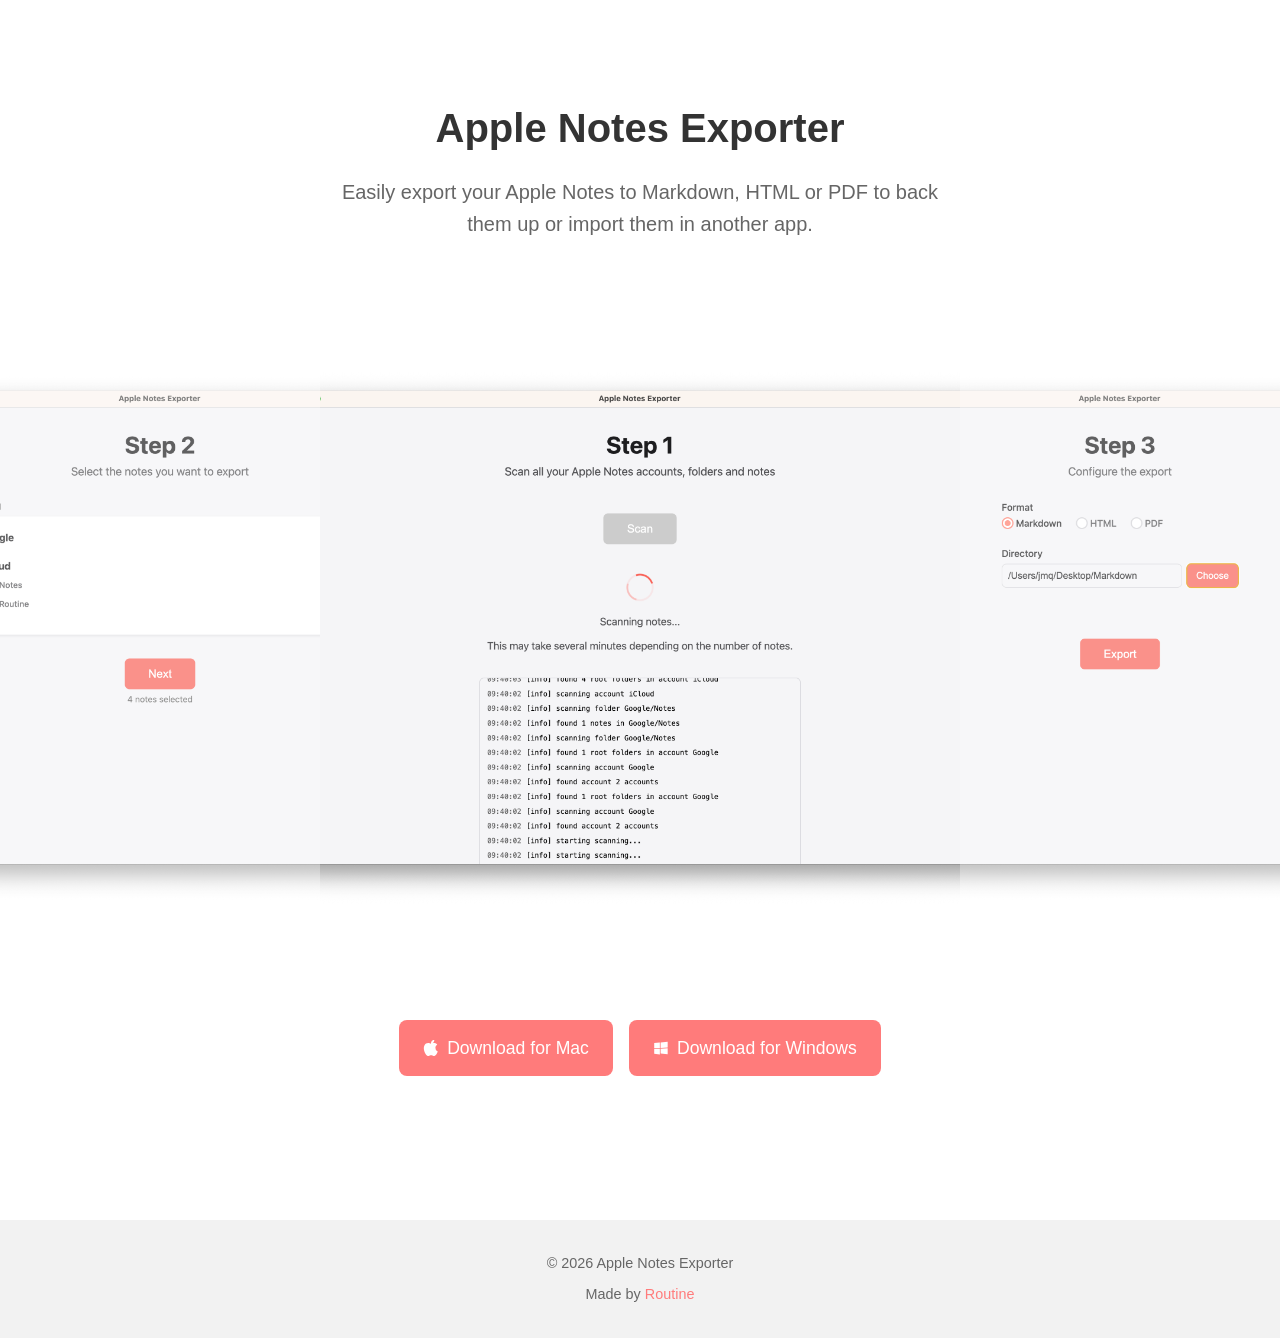
==== index.html @ 3c3af444 "Initial commit" ====
<!DOCTYPE html>
<html lang="en">
<head>
    <meta charset="UTF-8">
    <meta name="viewport" content="width=device-width, initial-scale=1.0">
    <title>Apple Notes Exporter</title>
    <link rel="stylesheet" href="styles.css">
</head>
<body>
    <main>
        <section class="hero">
            <h1>Apple Notes Exporter</h1>
            <p class="hero-description">
                Easily export your Apple Notes to Markdown, HTML or PDF to back them up or import them in another app.
            </p>
        </section>

        <section class="gallery">
            <div class="gallery-container">
                <div class="gallery-preview gallery-preview-left">
                    <img src="assets/screenshots/2.png" alt="Apple Notes Exporter - Feature Two" class="preview-image">
                </div>
                <div class="gallery-main">
                    <div class="gallery-item" data-index="0">
                        <img src="assets/screenshots/1.png" alt="Apple Notes Exporter - Note Selection Interface" class="gallery-image">
                    </div>
                </div>
                <div class="gallery-preview gallery-preview-right">
                    <img src="assets/screenshots/3.png" alt="Apple Notes Exporter - Feature Three" class="preview-image">
                </div>
            </div>
        </section>

        <!-- Lightbox Modal -->
        <div class="lightbox" id="lightbox">
            <div class="lightbox-content">
                <button class="lightbox-close" id="lightboxClose">&times;</button>
                <button class="lightbox-nav lightbox-prev" id="lightboxPrev">&lt;</button>
                <button class="lightbox-nav lightbox-next" id="lightboxNext">&gt;</button>
                <div class="lightbox-image-container">
                    <img src="" alt="" class="lightbox-image" id="lightboxImage">
                </div>
                <div class="lightbox-indicators">
                    <span class="indicator active" data-index="0"></span>
                    <span class="indicator" data-index="1"></span>
                    <span class="indicator" data-index="2"></span>
                    <span class="indicator" data-index="3"></span>
                </div>
            </div>
        </div>

        <section class="cta">
            <div class="download-buttons">
                <a href="#" class="download-button">
                    <img src="assets/icons/macos.svg" alt="macOS icon" width="16" height="16">
                    Download for Mac
                </a>
                <a href="#" class="download-button">
                    <img src="assets/icons/windows.svg" alt="Windows icon" width="16" height="16">
                    Download for Windows
                </a>
            </div>
        </section>
    </main>

    <footer>
        <div class="footer-content">
            <p class="copyright">&copy; <script>document.write(new Date().getFullYear())</script> Apple Notes Exporter</p>
            <p class="credits">Made by <a href="https://routine.co" target="_blank" rel="noopener noreferrer">Routine</a></p>
        </div>
    </footer>

    <script>
        // Lightbox functionality
        const lightbox = document.getElementById('lightbox');
        const lightboxImage = document.getElementById('lightboxImage');
        const lightboxClose = document.getElementById('lightboxClose');
        const lightboxPrev = document.getElementById('lightboxPrev');
        const lightboxNext = document.getElementById('lightboxNext');
        const indicators = document.querySelectorAll('.indicator');
        const galleryItems = document.querySelectorAll('.gallery-item');
        
        const images = [
            'assets/screenshots/1.png',
            'assets/screenshots/2.png',
            'assets/screenshots/3.png',
            'assets/screenshots/4.png'
        ];
        
        let currentIndex = 0;

        // Open lightbox
        galleryItems.forEach((item, index) => {
            item.addEventListener('click', () => {
                currentIndex = index;
                showImage(currentIndex);
                lightbox.classList.add('active');
                document.body.style.overflow = 'hidden';
            });
        });

        // Close lightbox
        lightboxClose.addEventListener('click', closeLightbox);
        lightbox.addEventListener('click', (e) => {
            if (e.target === lightbox) {
                closeLightbox();
            }
        });

        // Navigation
        lightboxPrev.addEventListener('click', () => {
            currentIndex = (currentIndex - 1 + images.length) % images.length;
            showImage(currentIndex);
        });

        lightboxNext.addEventListener('click', () => {
            currentIndex = (currentIndex + 1) % images.length;
            showImage(currentIndex);
        });

        // Keyboard navigation
        document.addEventListener('keydown', (e) => {
            if (!lightbox.classList.contains('active')) return;
            
            if (e.key === 'Escape') {
                closeLightbox();
            } else if (e.key === 'ArrowLeft') {
                currentIndex = (currentIndex - 1 + images.length) % images.length;
                showImage(currentIndex);
            } else if (e.key === 'ArrowRight') {
                currentIndex = (currentIndex + 1) % images.length;
                showImage(currentIndex);
            }
        });

        // Touch/swipe support
        let touchStartX = 0;
        let touchEndX = 0;

        lightbox.addEventListener('touchstart', (e) => {
            touchStartX = e.changedTouches[0].screenX;
        });

        lightbox.addEventListener('touchend', (e) => {
            touchEndX = e.changedTouches[0].screenX;
            handleSwipe();
        });

        function handleSwipe() {
            const swipeThreshold = 50;
            const diff = touchStartX - touchEndX;
            
            if (Math.abs(diff) > swipeThreshold) {
                if (diff > 0) {
                    // Swipe left - next image
                    currentIndex = (currentIndex + 1) % images.length;
                } else {
                    // Swipe right - previous image
                    currentIndex = (currentIndex - 1 + images.length) % images.length;
                }
                showImage(currentIndex);
            }
        }

        // Indicator clicks
        indicators.forEach((indicator, index) => {
            indicator.addEventListener('click', () => {
                currentIndex = index;
                showImage(currentIndex);
            });
        });

        function showImage(index) {
            lightboxImage.src = images[index];
            lightboxImage.alt = `Screenshot ${index + 1}`;
            
            // Update indicators
            indicators.forEach((indicator, i) => {
                indicator.classList.toggle('active', i === index);
            });
        }

        function closeLightbox() {
            lightbox.classList.remove('active');
            document.body.style.overflow = '';
        }
    </script>
</body>
</html>
---- styles.css ----
/* Modern CSS Reset */
* {
    margin: 0;
    padding: 0;
    box-sizing: border-box;
}

/* Variables */
:root {
    --primary-color: #FF7B7B; /* Coral color from the screenshot */
    --text-color: #333333;
    --secondary-text: #666666;
    --background-color: #FFFFFF;
    --secondary-background: #F5F5F7;
    --footer-background: #F2F2F2;
}

body {
    font-family: -apple-system, BlinkMacSystemFont, "Segoe UI", Roboto, Helvetica, Arial, sans-serif;
    line-height: 1.6;
    color: var(--text-color);
    background-color: var(--background-color);
    -webkit-font-smoothing: antialiased;
}

main {
    max-width: 1200px;
    margin: 0 auto;
    padding: 2rem 1rem;
}

/* Hero Section */
.hero {
    text-align: center;
    padding: 4rem 1rem;
}

h1 {
    font-size: 2.5rem;
    font-weight: 600;
    margin-bottom: 1rem;
    color: var(--text-color);
}

.hero-description {
    font-size: 1.25rem;
    color: var(--secondary-text);
    max-width: 600px;
    margin: 0 auto;
}

/* Gallery Section */
.gallery {
    padding: 2rem 0;
    margin: 2rem 0;
    width: 100vw;
    margin-left: calc(-50vw + 50%);
    position: relative;
}

.gallery-container {
    max-width: 100vw;
    margin: 0 auto;
    display: flex;
    align-items: center;
    gap: 0;
    position: relative;
    overflow: hidden;
}

.gallery-preview {
    flex: 0 0 25vw;
    height: 60vh;
    border-radius: 0;
    overflow: hidden;
    box-shadow: none;
    opacity: 0.7;
    transition: opacity 0.3s ease, transform 0.3s ease;
}

.gallery-preview:hover {
    opacity: 1;
    transform: scale(1.05);
}

.preview-image {
    width: 100%;
    height: 100%;
    object-fit: cover;
    display: block;
}

.gallery-main {
    flex: 1;
    max-width: 50vw;
}

.gallery-item {
    cursor: pointer;
    border-radius: 0;
    overflow: hidden;
    box-shadow: none;
    transition: transform 0.3s ease, box-shadow 0.3s ease;
    position: relative;
}

.gallery-item::after {
    content: "Click to view all screenshots";
    position: absolute;
    bottom: 1rem;
    left: 1rem;
    background: rgba(0, 0, 0, 0.7);
    color: white;
    padding: 0.5rem 1rem;
    border-radius: 0.5rem;
    font-size: 0.9rem;
    opacity: 0;
    transition: opacity 0.3s ease;
}

.gallery-item:hover::after {
    opacity: 1;
}

.gallery-item:hover {
    transform: translateY(-4px);
    box-shadow: 0 12px 40px rgba(0, 0, 0, 0.15);
}

.gallery-image {
    width: 100%;
    height: 60vh;
    object-fit: cover;
    display: block;
}

/* Lightbox */
.lightbox {
    position: fixed;
    top: 0;
    left: 0;
    width: 100%;
    height: 100%;
    background-color: rgba(0, 0, 0, 0.9);
    display: flex;
    align-items: center;
    justify-content: center;
    z-index: 1000;
    opacity: 0;
    visibility: hidden;
    transition: opacity 0.3s ease, visibility 0.3s ease;
}

.lightbox.active {
    opacity: 1;
    visibility: visible;
}

.lightbox-content {
    position: relative;
    max-width: 90vw;
    max-height: 90vh;
    display: flex;
    flex-direction: column;
    align-items: center;
}

.lightbox-close {
    position: absolute;
    top: -50px;
    right: 0;
    background: none;
    border: none;
    color: white;
    font-size: 2rem;
    cursor: pointer;
    padding: 0.5rem;
    z-index: 1001;
}

.lightbox-nav {
    position: absolute;
    top: 50%;
    transform: translateY(-50%);
    background: rgba(255, 255, 255, 0.2);
    border: none;
    color: white;
    font-size: 1.5rem;
    padding: 1rem 0.75rem;
    cursor: pointer;
    border-radius: 0.5rem;
    transition: background-color 0.2s ease;
}

.lightbox-nav:hover {
    background: rgba(255, 255, 255, 0.3);
}

.lightbox-prev {
    left: -80px;
}

.lightbox-next {
    right: -80px;
}

.lightbox-image-container {
    max-width: 100%;
    max-height: 80vh;
    display: flex;
    align-items: center;
    justify-content: center;
}

.lightbox-image {
    max-width: 100%;
    max-height: 100%;
    object-fit: contain;
    border-radius: 0.5rem;
}

.lightbox-indicators {
    display: flex;
    gap: 0.5rem;
    margin-top: 1rem;
}

.indicator {
    width: 12px;
    height: 12px;
    border-radius: 50%;
    background-color: rgba(255, 255, 255, 0.3);
    cursor: pointer;
    transition: background-color 0.2s ease;
}

.indicator.active {
    background-color: white;
}

/* CTA Section */
.cta {
    text-align: center;
    padding: 3rem 1rem;
}

.download-buttons {
    display: flex;
    gap: 1rem;
    justify-content: center;
    align-items: center;
    flex-wrap: wrap;
}

.download-button {
    display: inline-flex;
    align-items: center;
    gap: 0.5rem;
    background-color: var(--primary-color);
    color: white;
    padding: 0.875rem 1.5rem;
    border-radius: 0.5rem;
    text-decoration: none;
    font-weight: 500;
    font-size: 1.1rem;
    transition: transform 0.2s ease, box-shadow 0.2s ease, background-color 0.2s ease;
}

.download-button:hover {
    transform: translateY(-2px);
    background-color: #ff6b6b;
    box-shadow: 0 4px 20px rgba(255, 123, 123, 0.25);
}

.download-button img {
    width: 16px;
    height: 16px;
    filter: brightness(0) invert(1); /* Makes the SVG white */
}

/* Make Windows icon slightly larger */
.download-button img[src*="windows"] {
    transform: scale(1.25);
    transform-origin: center;
}

/* Footer */
footer {
    background-color: var(--footer-background);
    padding: 2rem 1rem;
    text-align: center;
    margin-top: 4rem;
}

.footer-content {
    max-width: 1200px;
    margin: 0 auto;
}

.copyright {
    color: var(--secondary-text);
    margin-bottom: 0.5rem;
    font-size: 0.9rem;
}

.credits {
    color: var(--secondary-text);
    font-size: 0.9rem;
}

.credits a {
    color: var(--primary-color);
    text-decoration: none;
    font-weight: 500;
}

.credits a:hover {
    text-decoration: underline;
}

/* Responsive Design */
@media (max-width: 768px) {
    h1 {
        font-size: 2rem;
    }

    .hero-description {
        font-size: 1.1rem;
    }

    .gallery {
        padding: 1rem;
    }

    .gallery-container {
        flex-direction: column;
        gap: 0;
    }

    .gallery-preview {
        flex: none;
        width: 100%;
        height: 30vh;
    }

    .gallery-main {
        order: -1;
        max-width: 100vw;
    }

    .gallery-image {
        height: 40vh;
    }

    .lightbox-nav {
        padding: 0.75rem 0.5rem;
        font-size: 1.25rem;
    }

    .lightbox-prev {
        left: 10px;
    }

    .lightbox-next {
        right: 10px;
    }

    .lightbox-close {
        top: 10px;
        right: 10px;
        font-size: 1.5rem;
    }
}

@media (max-width: 480px) {
    h1 {
        font-size: 1.75rem;
    }

    .hero-description {
        font-size: 1rem;
    }



    .download-buttons {
        gap: 0.75rem;
    }

    .download-button {
        padding: 0.75rem 1.25rem;
        font-size: 1rem;
    }
}
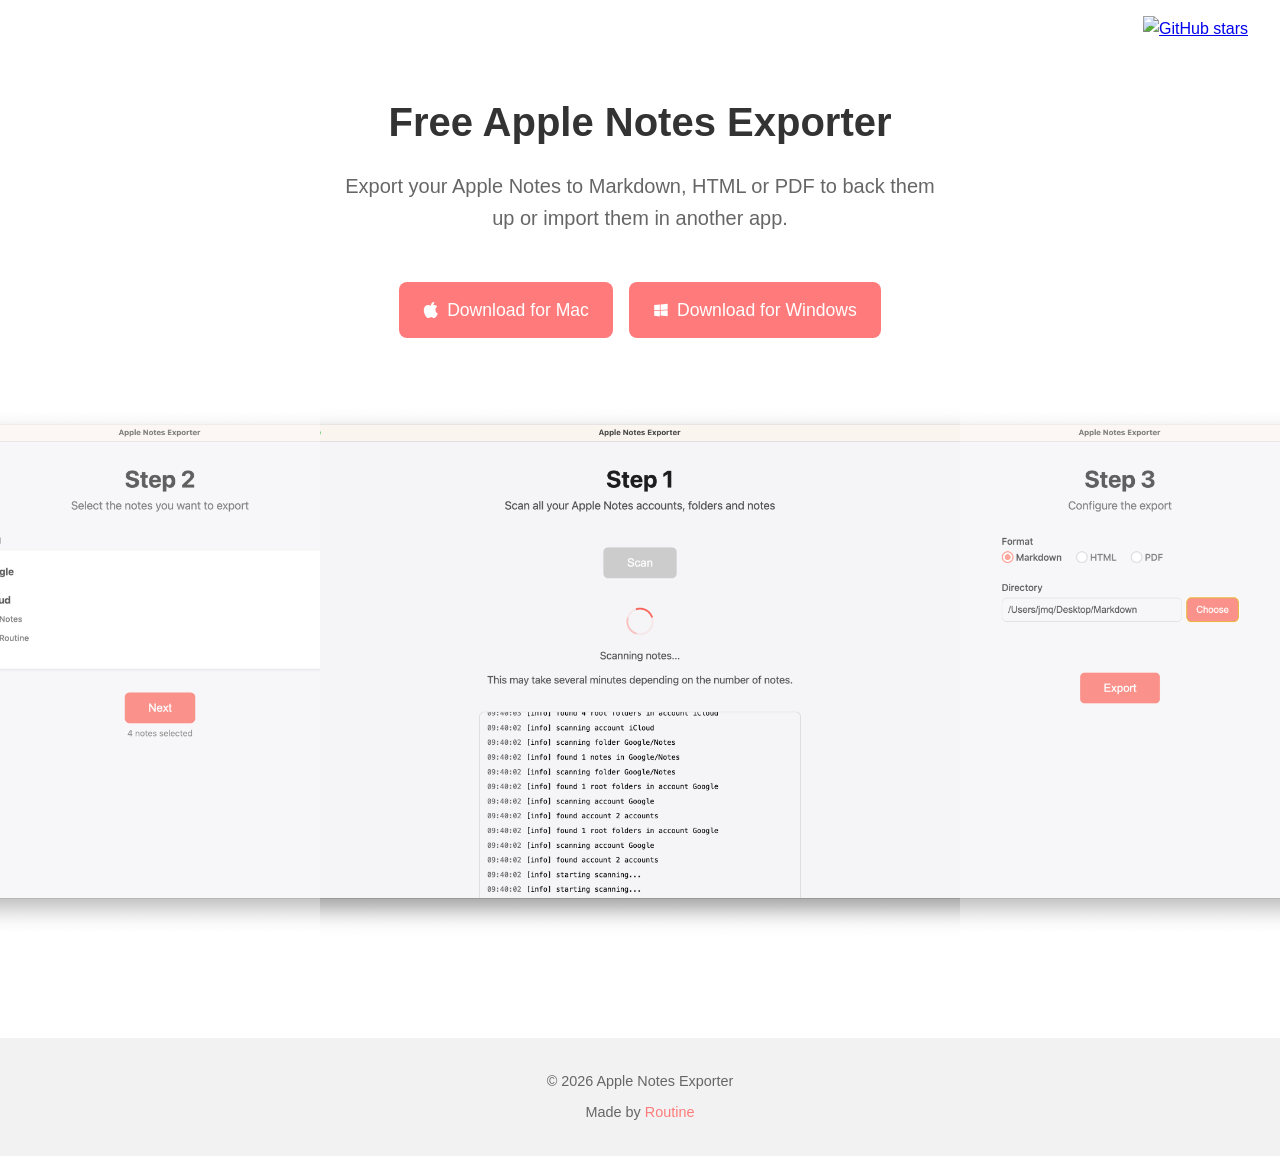
==== commit d9b0ac22: "Improved styling." ====
--- a/index.html
+++ b/index.html
@@ -3,18 +3,36 @@
 <head>
     <meta charset="UTF-8">
     <meta name="viewport" content="width=device-width, initial-scale=1.0">
-    <title>Apple Notes Exporter</title>
+    <title>Free Apple Notes Exporter</title>
     <link rel="stylesheet" href="styles.css">
 </head>
 <body>
+    <nav class="top-bar">
+        <a href="https://github.com/routineco/apple-notes-exporter" target="_blank" rel="noopener noreferrer" class="github-link">
+            <img src="https://img.shields.io/github/stars/routineco/apple-notes-exporter?style=social" alt="GitHub stars">
+        </a>
+    </nav>
     <main>
         <section class="hero">
-            <h1>Apple Notes Exporter</h1>
+            <h1>Free Apple Notes Exporter</h1>
             <p class="hero-description">
-                Easily export your Apple Notes to Markdown, HTML or PDF to back them up or import them in another app.
+              Export your Apple Notes to Markdown, HTML or PDF to back them up or import them in another app.
             </p>
         </section>
 
+        <section class="cta">
+            <div class="download-buttons">
+                <a href="#" class="download-button">
+                    <img src="assets/icons/macos.svg" alt="macOS icon" width="16" height="16">
+                    Download for Mac
+                </a>
+                <a href="#" class="download-button">
+                    <img src="assets/icons/windows.svg" alt="Windows icon" width="16" height="16">
+                    Download for Windows
+                </a>
+            </div>
+        </section>
+        
         <section class="gallery">
             <div class="gallery-container">
                 <div class="gallery-preview gallery-preview-left">
@@ -48,19 +66,6 @@
                 </div>
             </div>
         </div>
-
-        <section class="cta">
-            <div class="download-buttons">
-                <a href="#" class="download-button">
-                    <img src="assets/icons/macos.svg" alt="macOS icon" width="16" height="16">
-                    Download for Mac
-                </a>
-                <a href="#" class="download-button">
-                    <img src="assets/icons/windows.svg" alt="Windows icon" width="16" height="16">
-                    Download for Windows
-                </a>
-            </div>
-        </section>
     </main>
 
     <footer>
--- a/styles.css
+++ b/styles.css
@@ -23,16 +23,34 @@
     -webkit-font-smoothing: antialiased;
 }
 
+/* Top Bar */
+.top-bar {
+    display: flex;
+    justify-content: flex-end;
+    align-items: center;
+    padding: 1rem 2rem;
+}
+
+.github-link {
+    display: inline-flex;
+    align-items: center;
+    transition: opacity 0.2s ease;
+}
+
+.github-link:hover {
+    opacity: 0.7;
+}
+
 main {
     max-width: 1200px;
     margin: 0 auto;
-    padding: 2rem 1rem;
+    padding: 0 1rem;
 }
 
 /* Hero Section */
 .hero {
     text-align: center;
-    padding: 4rem 1rem;
+    padding: 2rem 1rem 0;
 }
 
 h1 {
@@ -241,7 +259,7 @@
 /* CTA Section */
 .cta {
     text-align: center;
-    padding: 3rem 1rem;
+    padding-top: 3rem;
 }
 
 .download-buttons {
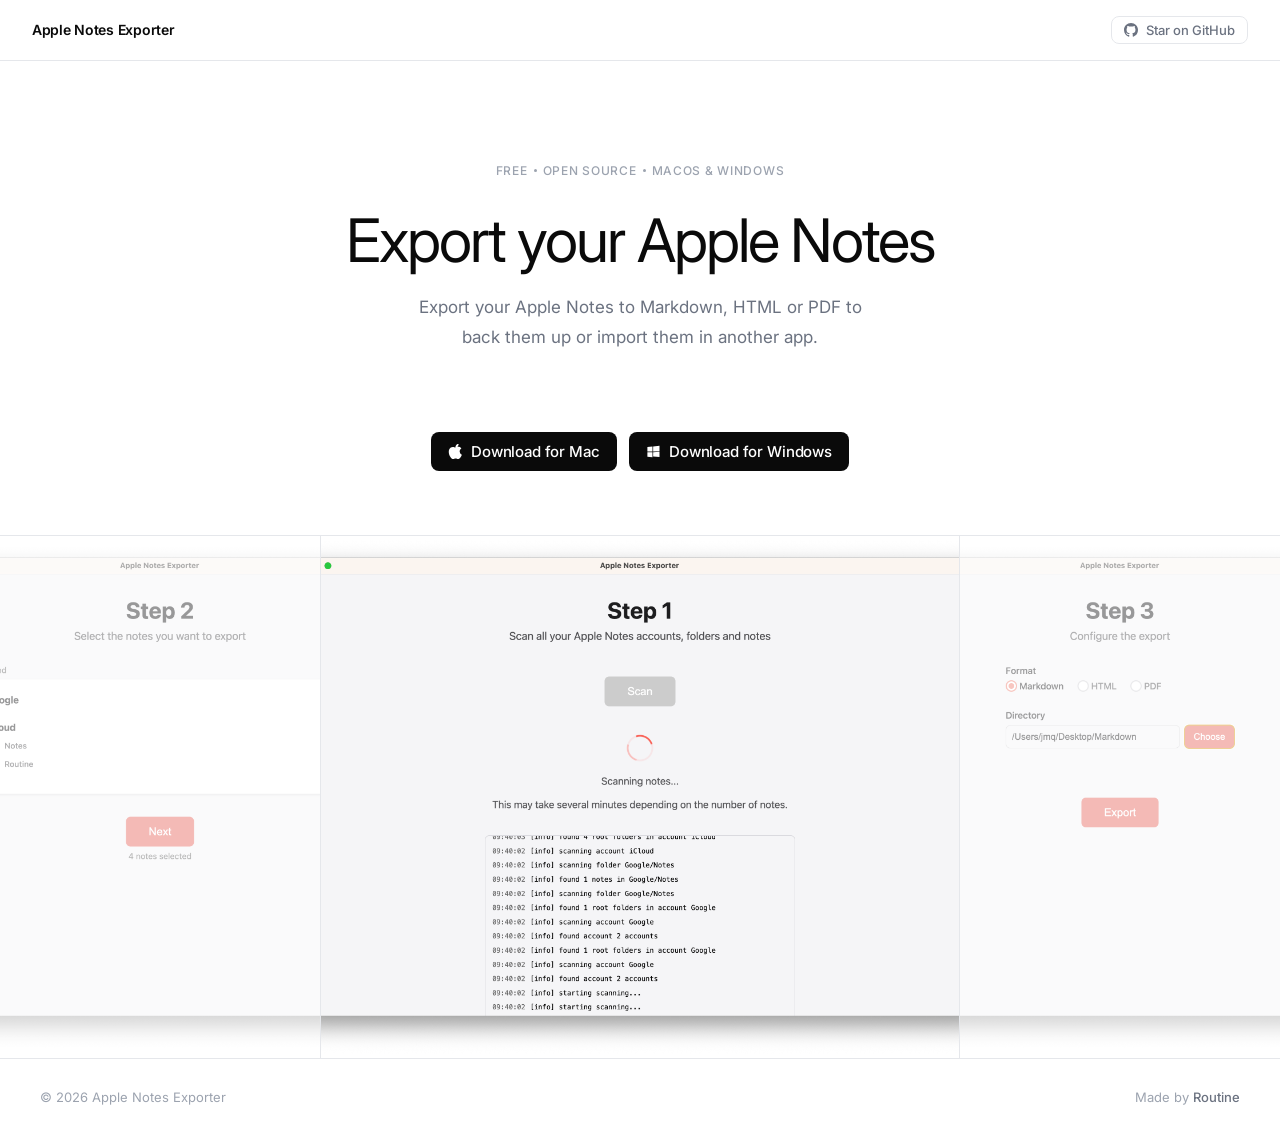
==== commit e93ef533: "Update design." ====
--- a/index.html
+++ b/index.html
@@ -4,47 +4,62 @@
     <meta charset="UTF-8">
     <meta name="viewport" content="width=device-width, initial-scale=1.0">
     <title>Free Apple Notes Exporter</title>
+    <link rel="preconnect" href="https://fonts.googleapis.com">
+    <link rel="preconnect" href="https://fonts.gstatic.com" crossorigin>
     <link rel="stylesheet" href="styles.css">
 </head>
 <body>
     <nav class="top-bar">
+        <a href="/" class="nav-brand">Apple Notes Exporter</a>
         <a href="https://github.com/routineco/apple-notes-exporter" target="_blank" rel="noopener noreferrer" class="github-link">
-            <img src="https://img.shields.io/github/stars/routineco/apple-notes-exporter?style=social" alt="GitHub stars">
+            <svg width="14" height="14" viewBox="0 0 24 24" fill="currentColor" aria-hidden="true">
+                <path d="M12 0C5.37 0 0 5.37 0 12c0 5.31 3.435 9.795 8.205 11.385.6.105.825-.255.825-.57 0-.285-.015-1.23-.015-2.235-3.015.555-3.795-.735-4.035-1.41-.135-.345-.72-1.41-1.23-1.695-.42-.225-1.02-.78-.015-.795.945-.015 1.62.87 1.845 1.23 1.08 1.815 2.805 1.305 3.495.99.105-.78.42-1.305.765-1.605-2.67-.3-5.46-1.335-5.46-5.925 0-1.305.465-2.385 1.23-3.225-.12-.3-.54-1.53.12-3.18 0 0 1.005-.315 3.3 1.23.96-.27 1.98-.405 3-.405s2.04.135 3 .405c2.295-1.56 3.3-1.23 3.3-1.23.66 1.65.24 2.88.12 3.18.765.84 1.23 1.905 1.23 3.225 0 4.605-2.805 5.625-5.475 5.925.435.375.81 1.095.81 2.22 0 1.605-.015 2.895-.015 3.3 0 .315.225.69.825.57A12.02 12.02 0 0 0 24 12c0-6.63-5.37-12-12-12z"/>
+            </svg>
+            Star on GitHub
         </a>
     </nav>
     <main>
         <section class="hero">
-            <h1>Free Apple Notes Exporter</h1>
+            <p class="hero-eyebrow">
+                Free
+                <span class="hero-eyebrow-dot"></span>
+                Open Source
+                <span class="hero-eyebrow-dot"></span>
+                macOS &amp; Windows
+            </p>
+            <h1>Export your Apple Notes</h1>
             <p class="hero-description">
-              Export your Apple Notes to Markdown, HTML or PDF to back them up or import them in another app.
+                Export your Apple Notes to Markdown, HTML or PDF to back them up or import them in another app.
             </p>
         </section>
 
         <section class="cta">
             <div class="download-buttons">
                 <a href="#" class="download-button">
-                    <img src="assets/icons/macos.svg" alt="macOS icon" width="16" height="16">
+                    <img src="assets/icons/macos.svg" alt="macOS icon" width="15" height="15">
                     Download for Mac
                 </a>
                 <a href="#" class="download-button">
-                    <img src="assets/icons/windows.svg" alt="Windows icon" width="16" height="16">
+                    <img src="assets/icons/windows.svg" alt="Windows icon" width="15" height="15">
                     Download for Windows
                 </a>
             </div>
         </section>
-        
+
         <section class="gallery">
-            <div class="gallery-container">
-                <div class="gallery-preview gallery-preview-left">
-                    <img src="assets/screenshots/2.png" alt="Apple Notes Exporter - Feature Two" class="preview-image">
-                </div>
-                <div class="gallery-main">
-                    <div class="gallery-item" data-index="0">
-                        <img src="assets/screenshots/1.png" alt="Apple Notes Exporter - Note Selection Interface" class="gallery-image">
+            <div class="gallery-border-top">
+                <div class="gallery-container">
+                    <div class="gallery-preview gallery-preview-left">
+                        <img src="assets/screenshots/2.png" alt="Apple Notes Exporter - Feature Two" class="preview-image">
                     </div>
-                </div>
-                <div class="gallery-preview gallery-preview-right">
-                    <img src="assets/screenshots/3.png" alt="Apple Notes Exporter - Feature Three" class="preview-image">
+                    <div class="gallery-main">
+                        <div class="gallery-item" data-index="0">
+                            <img src="assets/screenshots/1.png" alt="Apple Notes Exporter - Note Selection Interface" class="gallery-image">
+                        </div>
+                    </div>
+                    <div class="gallery-preview gallery-preview-right">
+                        <img src="assets/screenshots/3.png" alt="Apple Notes Exporter - Feature Three" class="preview-image">
+                    </div>
                 </div>
             </div>
         </section>
@@ -53,8 +68,8 @@
         <div class="lightbox" id="lightbox">
             <div class="lightbox-content">
                 <button class="lightbox-close" id="lightboxClose">&times;</button>
-                <button class="lightbox-nav lightbox-prev" id="lightboxPrev">&lt;</button>
-                <button class="lightbox-nav lightbox-next" id="lightboxNext">&gt;</button>
+                <button class="lightbox-nav lightbox-prev" id="lightboxPrev">&lsaquo;</button>
+                <button class="lightbox-nav lightbox-next" id="lightboxNext">&rsaquo;</button>
                 <div class="lightbox-image-container">
                     <img src="" alt="" class="lightbox-image" id="lightboxImage">
                 </div>
@@ -76,7 +91,6 @@
     </footer>
 
     <script>
-        // Lightbox functionality
         const lightbox = document.getElementById('lightbox');
         const lightboxImage = document.getElementById('lightboxImage');
         const lightboxClose = document.getElementById('lightboxClose');
@@ -84,17 +98,16 @@
         const lightboxNext = document.getElementById('lightboxNext');
         const indicators = document.querySelectorAll('.indicator');
         const galleryItems = document.querySelectorAll('.gallery-item');
-        
+
         const images = [
             'assets/screenshots/1.png',
             'assets/screenshots/2.png',
             'assets/screenshots/3.png',
             'assets/screenshots/4.png'
         ];
-        
+
         let currentIndex = 0;
 
-        // Open lightbox
         galleryItems.forEach((item, index) => {
             item.addEventListener('click', () => {
                 currentIndex = index;
@@ -104,7 +117,6 @@
             });
         });
 
-        // Close lightbox
         lightboxClose.addEventListener('click', closeLightbox);
         lightbox.addEventListener('click', (e) => {
             if (e.target === lightbox) {
@@ -112,7 +124,6 @@
             }
         });
 
-        // Navigation
         lightboxPrev.addEventListener('click', () => {
             currentIndex = (currentIndex - 1 + images.length) % images.length;
             showImage(currentIndex);
@@ -123,22 +134,20 @@
             showImage(currentIndex);
         });
 
-        // Keyboard navigation
         document.addEventListener('keydown', (e) => {
-            if (!lightbox.classList.contains('active')) return;
-            
-            if (e.key === 'Escape') {
-                closeLightbox();
-            } else if (e.key === 'ArrowLeft') {
-                currentIndex = (currentIndex - 1 + images.length) % images.length;
-                showImage(currentIndex);
-            } else if (e.key === 'ArrowRight') {
-                currentIndex = (currentIndex + 1) % images.length;
-                showImage(currentIndex);
+            if (lightbox.classList.contains('active')) {
+                if (e.key === 'Escape') {
+                    closeLightbox();
+                } else if (e.key === 'ArrowLeft') {
+                    currentIndex = (currentIndex - 1 + images.length) % images.length;
+                    showImage(currentIndex);
+                } else if (e.key === 'ArrowRight') {
+                    currentIndex = (currentIndex + 1) % images.length;
+                    showImage(currentIndex);
+                }
             }
         });
 
-        // Touch/swipe support
         let touchStartX = 0;
         let touchEndX = 0;
 
@@ -154,20 +163,17 @@
         function handleSwipe() {
             const swipeThreshold = 50;
             const diff = touchStartX - touchEndX;
-            
+
             if (Math.abs(diff) > swipeThreshold) {
                 if (diff > 0) {
-                    // Swipe left - next image
                     currentIndex = (currentIndex + 1) % images.length;
                 } else {
-                    // Swipe right - previous image
                     currentIndex = (currentIndex - 1 + images.length) % images.length;
                 }
                 showImage(currentIndex);
             }
         }
 
-        // Indicator clicks
         indicators.forEach((indicator, index) => {
             indicator.addEventListener('click', () => {
                 currentIndex = index;
@@ -178,8 +184,6 @@
         function showImage(index) {
             lightboxImage.src = images[index];
             lightboxImage.alt = `Screenshot ${index + 1}`;
-            
-            // Update indicators
             indicators.forEach((indicator, i) => {
                 indicator.classList.toggle('active', i === index);
             });
@@ -191,4 +195,4 @@
         }
     </script>
 </body>
-</html> +</html>
--- a/styles.css
+++ b/styles.css
@@ -1,5 +1,7 @@
-/* Modern CSS Reset */
-* {
+@import url('https://fonts.googleapis.com/css2?family=Inter:wght@400;500;600;700&display=swap');
+
+/* Reset */
+*, *::before, *::after {
     margin: 0;
     padding: 0;
     box-sizing: border-box;
@@ -7,98 +9,198 @@
 
 /* Variables */
 :root {
-    --primary-color: #FF7B7B; /* Coral color from the screenshot */
-    --text-color: #333333;
-    --secondary-text: #666666;
-    --background-color: #FFFFFF;
-    --secondary-background: #F5F5F7;
-    --footer-background: #F2F2F2;
+    --color-bg: #ffffff;
+    --color-text: #0a0a0a;
+    --color-secondary: #6b7280;
+    --color-muted: #9ca3af;
+    --color-border: #e5e7eb;
+    --color-surface: #f9fafb;
+    --color-button: #0a0a0a;
+    --color-button-hover: #1c1c1c;
 }
 
 body {
-    font-family: -apple-system, BlinkMacSystemFont, "Segoe UI", Roboto, Helvetica, Arial, sans-serif;
+    font-family: 'Inter', -apple-system, BlinkMacSystemFont, "Segoe UI", sans-serif;
     line-height: 1.6;
-    color: var(--text-color);
-    background-color: var(--background-color);
+    color: var(--color-text);
+    background-color: var(--color-bg);
     -webkit-font-smoothing: antialiased;
-}
-
-/* Top Bar */
+    -moz-osx-font-smoothing: grayscale;
+}
+
+/* Nav */
 .top-bar {
     display: flex;
-    justify-content: flex-end;
+    justify-content: space-between;
     align-items: center;
     padding: 1rem 2rem;
+    border-bottom: 1px solid var(--color-border);
+    position: sticky;
+    top: 0;
+    background: rgba(255, 255, 255, 0.9);
+    backdrop-filter: blur(12px);
+    -webkit-backdrop-filter: blur(12px);
+    z-index: 100;
+}
+
+.nav-brand {
+    font-size: 0.875rem;
+    font-weight: 600;
+    color: var(--color-text);
+    text-decoration: none;
+    letter-spacing: -0.02em;
 }
 
 .github-link {
     display: inline-flex;
     align-items: center;
-    transition: opacity 0.2s ease;
+    gap: 0.5rem;
+    font-size: 0.8125rem;
+    font-weight: 500;
+    color: var(--color-secondary);
+    text-decoration: none;
+    border: 1px solid var(--color-border);
+    padding: 0.375rem 0.75rem;
+    border-radius: 0.5rem;
+    transition: color 0.15s, border-color 0.15s, background-color 0.15s;
+    line-height: 1;
 }
 
 .github-link:hover {
-    opacity: 0.7;
+    color: var(--color-text);
+    border-color: #9ca3af;
+    background-color: var(--color-surface);
+}
+
+.github-link svg {
+    flex-shrink: 0;
 }
 
 main {
     max-width: 1200px;
     margin: 0 auto;
-    padding: 0 1rem;
+    padding: 0 1.5rem;
 }
 
 /* Hero Section */
 .hero {
     text-align: center;
-    padding: 2rem 1rem 0;
+    padding: 6rem 1rem 2.5rem;
+}
+
+.hero-eyebrow {
+    display: inline-flex;
+    align-items: center;
+    gap: 0.375rem;
+    font-size: 0.75rem;
+    font-weight: 500;
+    letter-spacing: 0.06em;
+    text-transform: uppercase;
+    color: var(--color-muted);
+    margin-bottom: 1.75rem;
+}
+
+.hero-eyebrow-dot {
+    display: inline-block;
+    width: 3px;
+    height: 3px;
+    border-radius: 50%;
+    background: var(--color-muted);
 }
 
 h1 {
-    font-size: 2.5rem;
-    font-weight: 600;
-    margin-bottom: 1rem;
-    color: var(--text-color);
+    font-size: clamp(2.25rem, 5.5vw, 3.75rem);
+    font-weight: 400;
+    line-height: 1.08;
+    letter-spacing: -0.035em;
+    color: var(--color-text);
+    margin-bottom: 1.25rem;
 }
 
 .hero-description {
-    font-size: 1.25rem;
-    color: var(--secondary-text);
-    max-width: 600px;
+    font-size: 1.0625rem;
+    color: var(--color-secondary);
+    max-width: 480px;
     margin: 0 auto;
+    line-height: 1.75;
+}
+
+/* CTA Section */
+.cta {
+    text-align: center;
+    padding-top: 2.5rem;
+}
+
+.download-buttons {
+    display: flex;
+    gap: 0.75rem;
+    justify-content: center;
+    align-items: center;
+    flex-wrap: wrap;
+}
+
+.download-button {
+    display: inline-flex;
+    align-items: center;
+    gap: 0.5rem;
+    background-color: var(--color-button);
+    color: white;
+    padding: 0.45rem 1.075rem;
+    border-radius: 0.5rem;
+    text-decoration: none;
+    font-weight: 500;
+    font-size: 0.9375rem;
+    letter-spacing: -0.01em;
+    transition: background-color 0.15s ease, transform 0.15s ease;
+}
+
+.download-button:hover {
+    background-color: var(--color-button-hover);
+    transform: translateY(-1px);
+}
+
+.download-button img {
+    width: 15px;
+    height: 15px;
+    filter: brightness(0) invert(1);
+}
+
+.download-button img[src*="windows"] {
+    transform: scale(1.2);
+    transform-origin: center;
 }
 
 /* Gallery Section */
 .gallery {
-    padding: 2rem 0;
-    margin: 2rem 0;
+    padding: 4rem 0 0;
     width: 100vw;
     margin-left: calc(-50vw + 50%);
     position: relative;
 }
 
+.gallery-border-top {
+    border-top: 1px solid var(--color-border);
+}
+
 .gallery-container {
-    max-width: 100vw;
-    margin: 0 auto;
-    display: flex;
-    align-items: center;
-    gap: 0;
+    display: flex;
+    align-items: center;
     position: relative;
     overflow: hidden;
 }
 
 .gallery-preview {
     flex: 0 0 25vw;
-    height: 60vh;
-    border-radius: 0;
+    height: 58vh;
     overflow: hidden;
-    box-shadow: none;
+    opacity: 0.45;
+    filter: grayscale(15%);
+    transition: opacity 0.3s ease, filter 0.3s ease;
+}
+
+.gallery-preview:hover {
     opacity: 0.7;
-    transition: opacity 0.3s ease, transform 0.3s ease;
-}
-
-.gallery-preview:hover {
-    opacity: 1;
-    transform: scale(1.05);
+    filter: grayscale(0%);
 }
 
 .preview-image {
@@ -111,45 +213,48 @@
 .gallery-main {
     flex: 1;
     max-width: 50vw;
+    border-left: 1px solid var(--color-border);
+    border-right: 1px solid var(--color-border);
 }
 
 .gallery-item {
     cursor: pointer;
-    border-radius: 0;
     overflow: hidden;
-    box-shadow: none;
-    transition: transform 0.3s ease, box-shadow 0.3s ease;
     position: relative;
 }
 
 .gallery-item::after {
-    content: "Click to view all screenshots";
+    content: "View all screenshots";
     position: absolute;
-    bottom: 1rem;
-    left: 1rem;
-    background: rgba(0, 0, 0, 0.7);
+    bottom: 1.25rem;
+    right: 1.25rem;
+    background: rgba(10, 10, 10, 0.8);
     color: white;
-    padding: 0.5rem 1rem;
-    border-radius: 0.5rem;
-    font-size: 0.9rem;
+    padding: 0.375rem 0.875rem;
+    border-radius: 2rem;
+    font-size: 0.8125rem;
+    font-weight: 500;
     opacity: 0;
-    transition: opacity 0.3s ease;
+    transition: opacity 0.2s ease;
+    backdrop-filter: blur(8px);
+    -webkit-backdrop-filter: blur(8px);
+    letter-spacing: -0.01em;
 }
 
 .gallery-item:hover::after {
     opacity: 1;
 }
 
-.gallery-item:hover {
-    transform: translateY(-4px);
-    box-shadow: 0 12px 40px rgba(0, 0, 0, 0.15);
-}
-
 .gallery-image {
     width: 100%;
-    height: 60vh;
+    height: 58vh;
     object-fit: cover;
     display: block;
+    transition: transform 0.5s ease;
+}
+
+.gallery-item:hover .gallery-image {
+    transform: scale(1.02);
 }
 
 /* Lightbox */
@@ -159,14 +264,16 @@
     left: 0;
     width: 100%;
     height: 100%;
-    background-color: rgba(0, 0, 0, 0.9);
+    background-color: rgba(0, 0, 0, 0.82);
+    backdrop-filter: blur(12px);
+    -webkit-backdrop-filter: blur(12px);
     display: flex;
     align-items: center;
     justify-content: center;
     z-index: 1000;
     opacity: 0;
     visibility: hidden;
-    transition: opacity 0.3s ease, visibility 0.3s ease;
+    transition: opacity 0.25s ease, visibility 0.25s ease;
 }
 
 .lightbox.active {
@@ -185,41 +292,48 @@
 
 .lightbox-close {
     position: absolute;
-    top: -50px;
+    top: -48px;
     right: 0;
-    background: none;
-    border: none;
+    background: rgba(255, 255, 255, 0.08);
+    border: 1px solid rgba(255, 255, 255, 0.12);
     color: white;
-    font-size: 2rem;
+    font-size: 1rem;
+    line-height: 1;
     cursor: pointer;
-    padding: 0.5rem;
-    z-index: 1001;
+    padding: 0.5rem 0.625rem;
+    border-radius: 0.375rem;
+    transition: background 0.15s;
+}
+
+.lightbox-close:hover {
+    background: rgba(255, 255, 255, 0.18);
 }
 
 .lightbox-nav {
     position: absolute;
     top: 50%;
     transform: translateY(-50%);
-    background: rgba(255, 255, 255, 0.2);
-    border: none;
+    background: rgba(255, 255, 255, 0.08);
+    border: 1px solid rgba(255, 255, 255, 0.12);
     color: white;
-    font-size: 1.5rem;
-    padding: 1rem 0.75rem;
+    font-size: 0.875rem;
+    padding: 0.875rem 0.75rem;
     cursor: pointer;
-    border-radius: 0.5rem;
-    transition: background-color 0.2s ease;
+    border-radius: 0.375rem;
+    transition: background 0.15s ease;
+    line-height: 1;
 }
 
 .lightbox-nav:hover {
-    background: rgba(255, 255, 255, 0.3);
+    background: rgba(255, 255, 255, 0.18);
 }
 
 .lightbox-prev {
-    left: -80px;
+    left: -64px;
 }
 
 .lightbox-next {
-    right: -80px;
+    right: -64px;
 }
 
 .lightbox-image-container {
@@ -234,179 +348,132 @@
     max-width: 100%;
     max-height: 100%;
     object-fit: contain;
-    border-radius: 0.5rem;
+    border-radius: 0.625rem;
 }
 
 .lightbox-indicators {
     display: flex;
-    gap: 0.5rem;
-    margin-top: 1rem;
+    gap: 0.375rem;
+    margin-top: 1.25rem;
 }
 
 .indicator {
-    width: 12px;
-    height: 12px;
+    width: 5px;
+    height: 5px;
     border-radius: 50%;
-    background-color: rgba(255, 255, 255, 0.3);
+    background-color: rgba(255, 255, 255, 0.25);
     cursor: pointer;
-    transition: background-color 0.2s ease;
+    transition: background-color 0.2s ease, transform 0.2s ease;
 }
 
 .indicator.active {
     background-color: white;
-}
-
-/* CTA Section */
-.cta {
-    text-align: center;
-    padding-top: 3rem;
-}
-
-.download-buttons {
-    display: flex;
-    gap: 1rem;
-    justify-content: center;
-    align-items: center;
-    flex-wrap: wrap;
-}
-
-.download-button {
-    display: inline-flex;
-    align-items: center;
-    gap: 0.5rem;
-    background-color: var(--primary-color);
-    color: white;
-    padding: 0.875rem 1.5rem;
-    border-radius: 0.5rem;
-    text-decoration: none;
-    font-weight: 500;
-    font-size: 1.1rem;
-    transition: transform 0.2s ease, box-shadow 0.2s ease, background-color 0.2s ease;
-}
-
-.download-button:hover {
-    transform: translateY(-2px);
-    background-color: #ff6b6b;
-    box-shadow: 0 4px 20px rgba(255, 123, 123, 0.25);
-}
-
-.download-button img {
-    width: 16px;
-    height: 16px;
-    filter: brightness(0) invert(1); /* Makes the SVG white */
-}
-
-/* Make Windows icon slightly larger */
-.download-button img[src*="windows"] {
-    transform: scale(1.25);
-    transform-origin: center;
+    transform: scale(1.5);
 }
 
 /* Footer */
 footer {
-    background-color: var(--footer-background);
-    padding: 2rem 1rem;
-    text-align: center;
-    margin-top: 4rem;
+    border-top: 1px solid var(--color-border);
+    padding: 1.75rem 2rem;
+    margin-top: 0;
 }
 
 .footer-content {
     max-width: 1200px;
     margin: 0 auto;
-}
-
-.copyright {
-    color: var(--secondary-text);
-    margin-bottom: 0.5rem;
-    font-size: 0.9rem;
-}
-
+    display: flex;
+    justify-content: space-between;
+    align-items: center;
+}
+
+.copyright,
 .credits {
-    color: var(--secondary-text);
-    font-size: 0.9rem;
+    color: var(--color-muted);
+    font-size: 0.8125rem;
 }
 
 .credits a {
-    color: var(--primary-color);
+    color: var(--color-secondary);
     text-decoration: none;
     font-weight: 500;
+    transition: color 0.15s;
 }
 
 .credits a:hover {
-    text-decoration: underline;
-}
-
-/* Responsive Design */
+    color: var(--color-text);
+}
+
+/* Responsive */
 @media (max-width: 768px) {
-    h1 {
-        font-size: 2rem;
-    }
-
-    .hero-description {
-        font-size: 1.1rem;
+    .top-bar {
+        padding: 0.875rem 1.25rem;
+    }
+
+    .hero {
+        padding: 4rem 1rem 2rem;
+    }
+
+    .footer-content {
+        flex-direction: column;
+        gap: 0.375rem;
+        text-align: center;
     }
 
     .gallery {
-        padding: 1rem;
+        padding-top: 3rem;
     }
 
     .gallery-container {
         flex-direction: column;
-        gap: 0;
     }
 
     .gallery-preview {
         flex: none;
         width: 100%;
-        height: 30vh;
+        height: 22vh;
     }
 
     .gallery-main {
         order: -1;
         max-width: 100vw;
+        width: 100%;
+        border-left: none;
+        border-right: none;
+        border-top: 1px solid var(--color-border);
+        border-bottom: 1px solid var(--color-border);
     }
 
     .gallery-image {
         height: 40vh;
     }
 
-    .lightbox-nav {
-        padding: 0.75rem 0.5rem;
-        font-size: 1.25rem;
-    }
-
     .lightbox-prev {
-        left: 10px;
+        left: 8px;
     }
 
     .lightbox-next {
-        right: 10px;
+        right: 8px;
     }
 
     .lightbox-close {
-        top: 10px;
-        right: 10px;
-        font-size: 1.5rem;
+        top: 8px;
+        right: 8px;
     }
 }
 
 @media (max-width: 480px) {
-    h1 {
-        font-size: 1.75rem;
-    }
-
-    .hero-description {
-        font-size: 1rem;
-    }
-
-
+    .hero {
+        padding: 3rem 1rem 1.75rem;
+    }
 
     .download-buttons {
-        gap: 0.75rem;
+        flex-direction: column;
+        gap: 0.625rem;
     }
 
     .download-button {
-        padding: 0.75rem 1.25rem;
-        font-size: 1rem;
-    }
-} +        width: 100%;
+        justify-content: center;
+        padding: 0.875rem 1.25rem;
+    }
+}
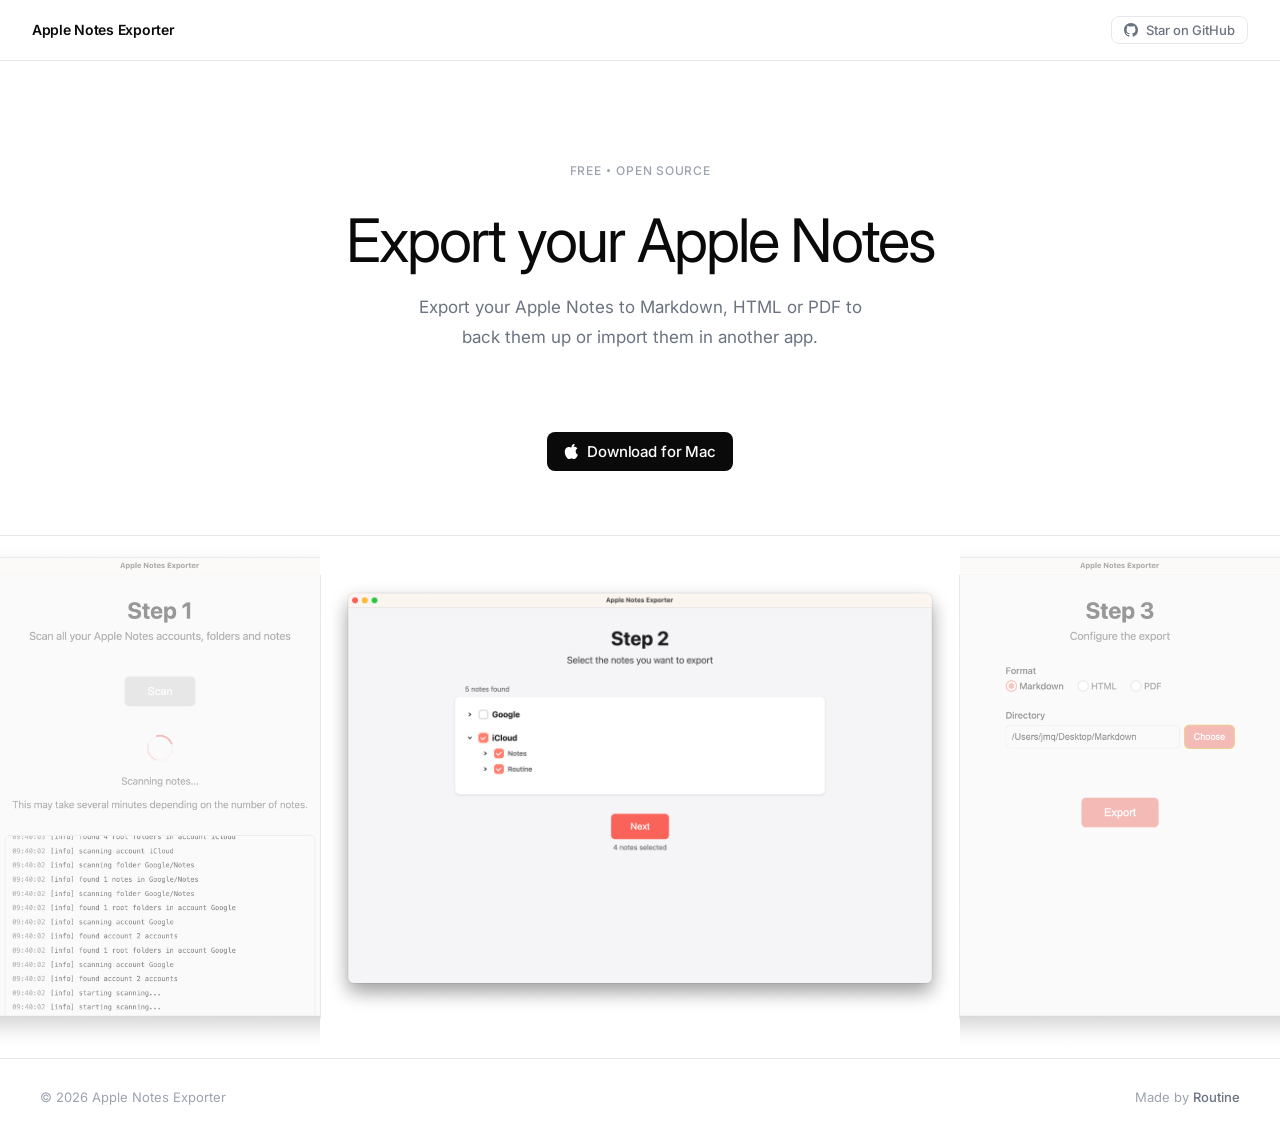
==== commit 1b5a9eb6: "Updated link to download." ====
--- a/index.html
+++ b/index.html
@@ -24,8 +24,6 @@
                 Free
                 <span class="hero-eyebrow-dot"></span>
                 Open Source
-                <span class="hero-eyebrow-dot"></span>
-                macOS &amp; Windows
             </p>
             <h1>Export your Apple Notes</h1>
             <p class="hero-description">
@@ -35,13 +33,9 @@
 
         <section class="cta">
             <div class="download-buttons">
-                <a href="#" class="download-button">
+                <a href="https://github.com/routineco/apple-notes-exporter/releases/download/1.0.0/Apple.Notes.Exporter-1.0.0-arm64.dmg" class="download-button">
                     <img src="assets/icons/macos.svg" alt="macOS icon" width="15" height="15">
                     Download for Mac
-                </a>
-                <a href="#" class="download-button">
-                    <img src="assets/icons/windows.svg" alt="Windows icon" width="15" height="15">
-                    Download for Windows
                 </a>
             </div>
         </section>
@@ -50,15 +44,15 @@
             <div class="gallery-border-top">
                 <div class="gallery-container">
                     <div class="gallery-preview gallery-preview-left">
-                        <img src="assets/screenshots/2.png" alt="Apple Notes Exporter - Feature Two" class="preview-image">
+                        <img src="assets/screenshots/1.png" alt="Apple Notes Exporter - Scan" class="gallery-image">
                     </div>
                     <div class="gallery-main">
                         <div class="gallery-item" data-index="0">
-                            <img src="assets/screenshots/1.png" alt="Apple Notes Exporter - Note Selection Interface" class="gallery-image">
+                            <img src="assets/screenshots/2.png" alt="Apple Notes Exporter - Select" class="preview-image">
                         </div>
                     </div>
                     <div class="gallery-preview gallery-preview-right">
-                        <img src="assets/screenshots/3.png" alt="Apple Notes Exporter - Feature Three" class="preview-image">
+                        <img src="assets/screenshots/3.png" alt="Apple Notes Exporter - Export" class="preview-image">
                     </div>
                 </div>
             </div>
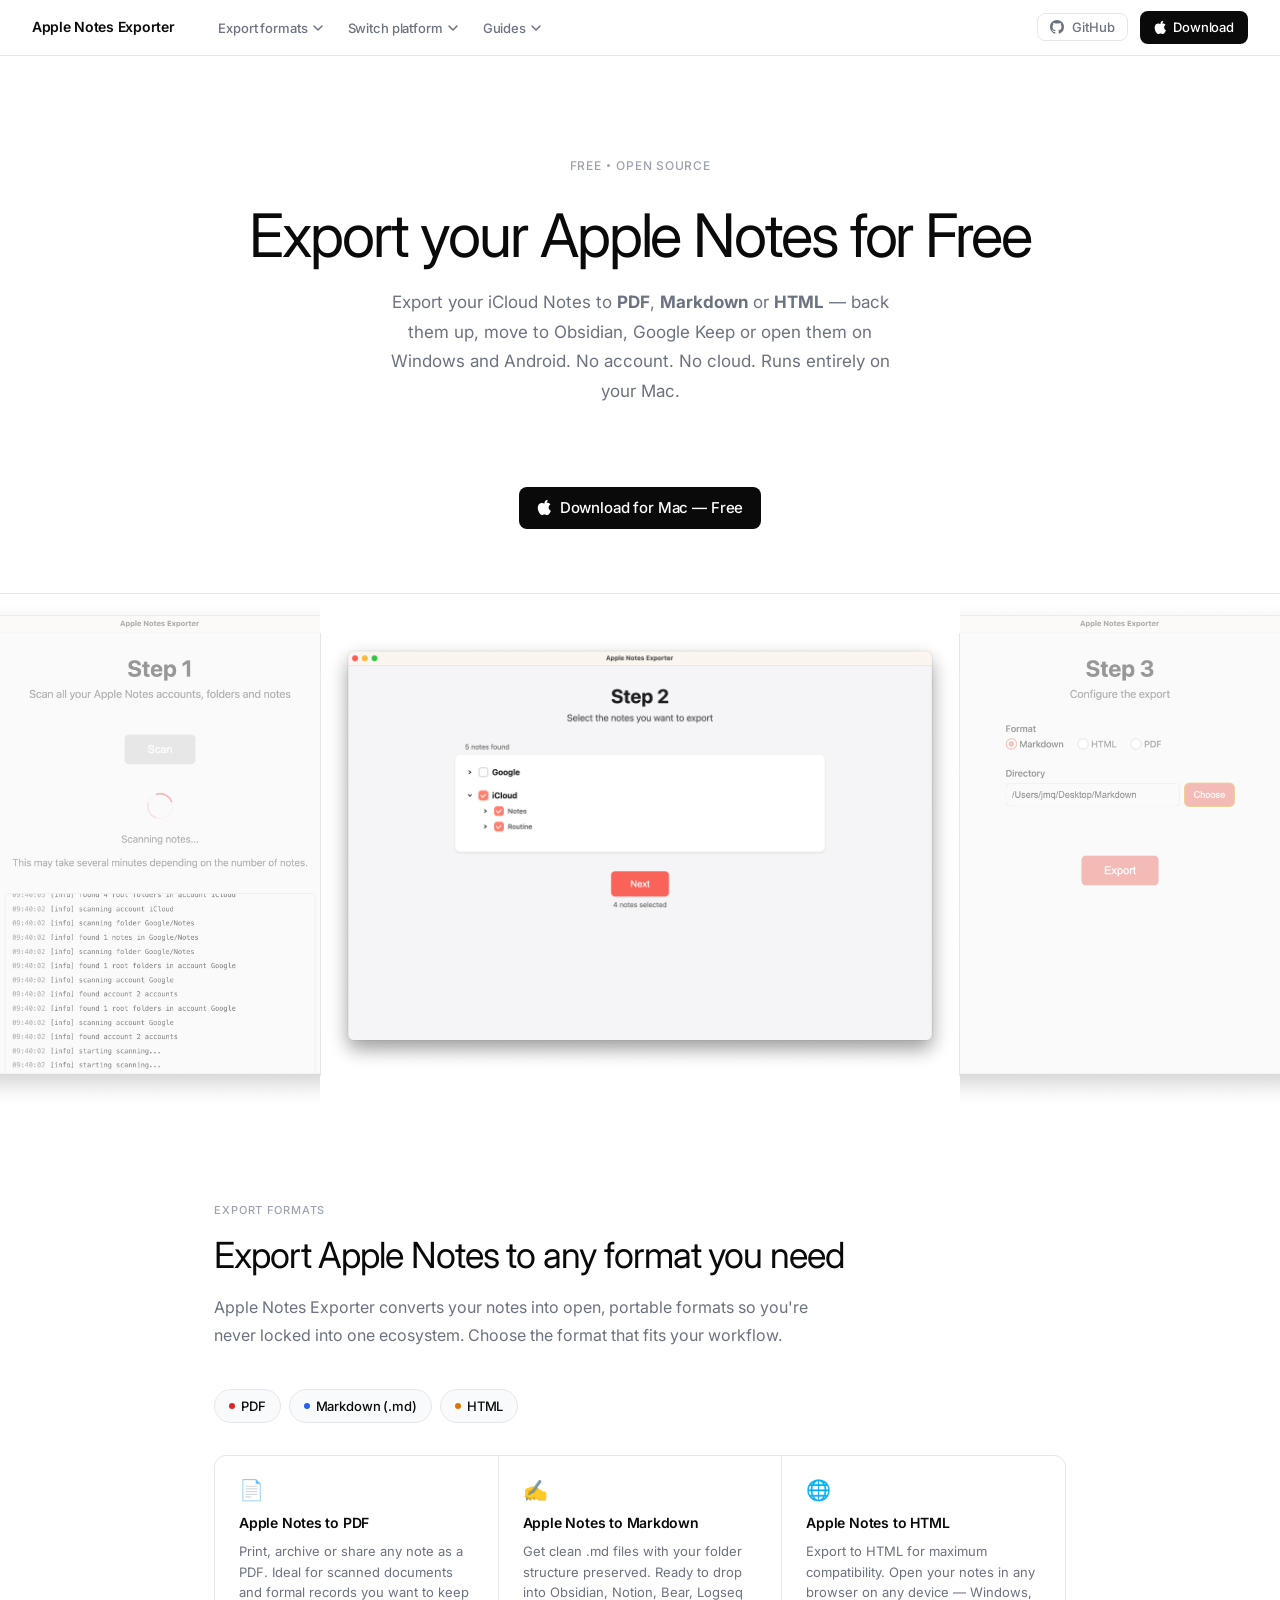
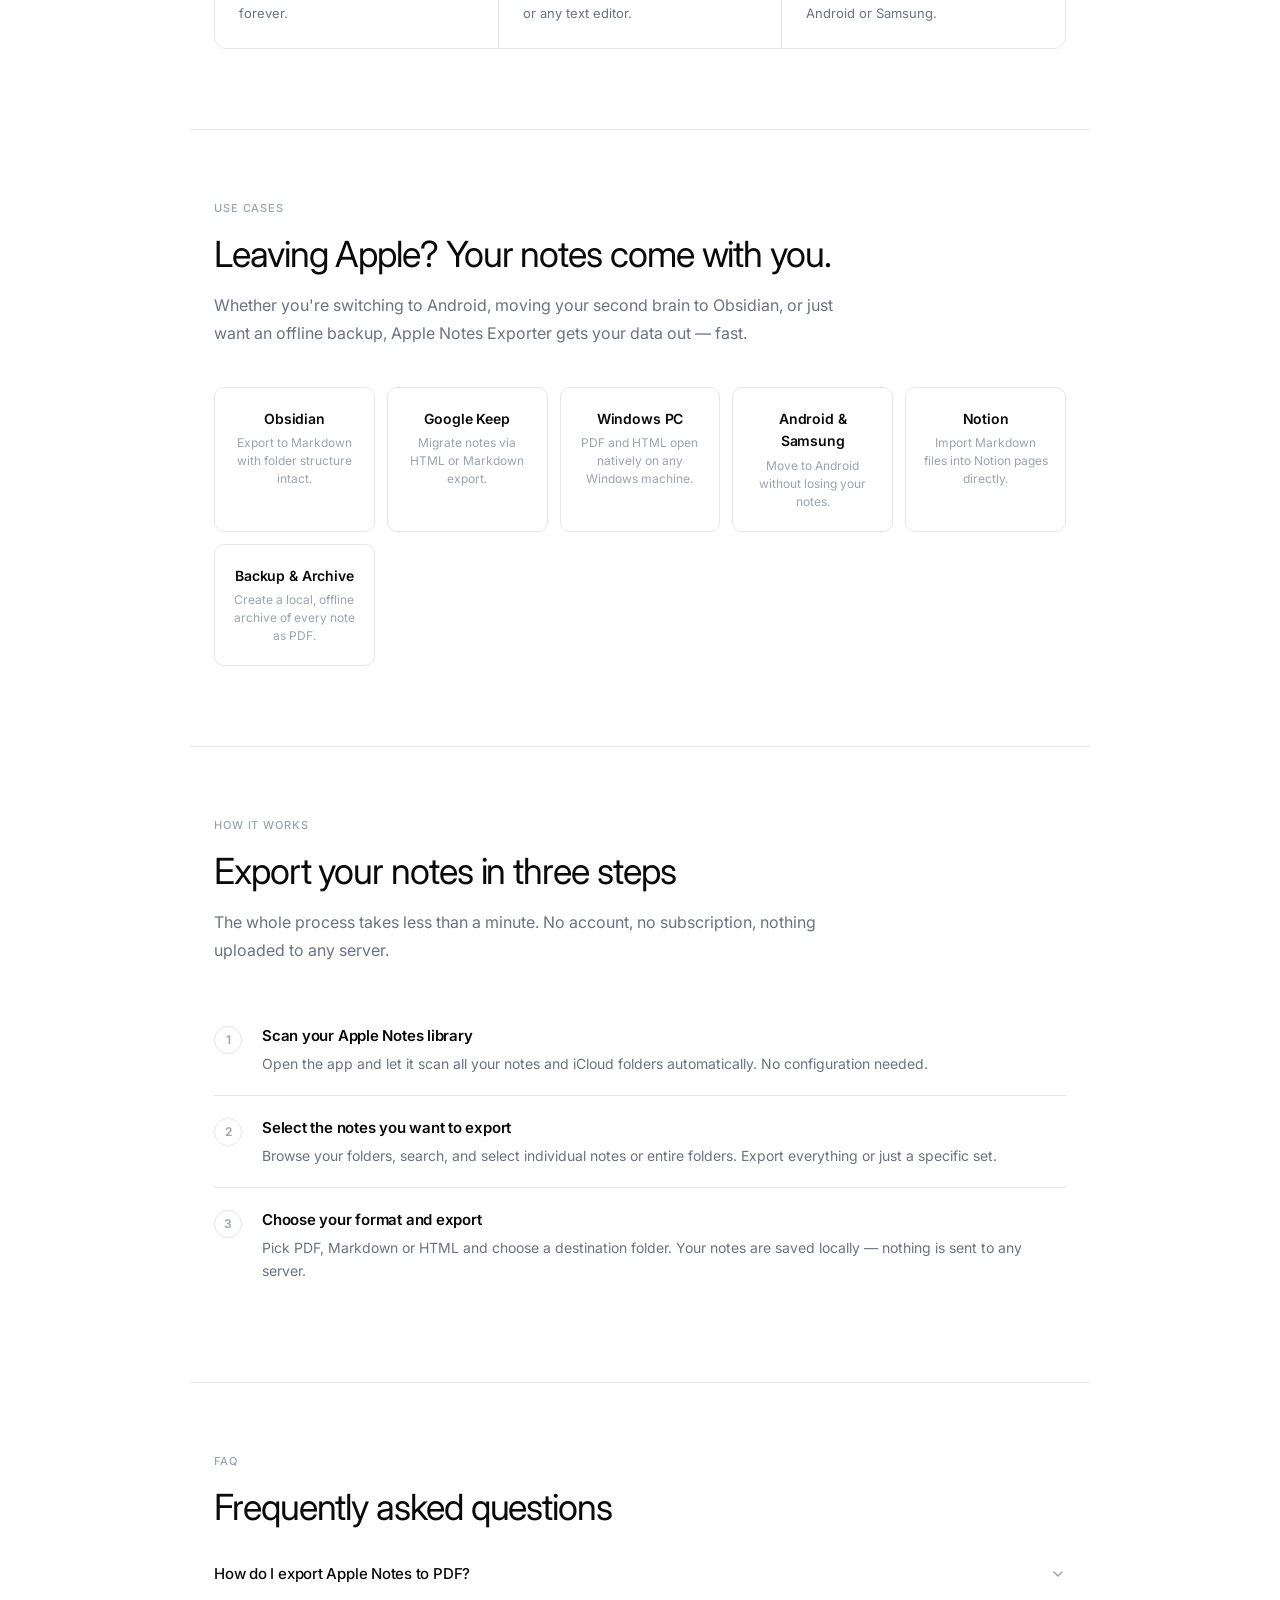
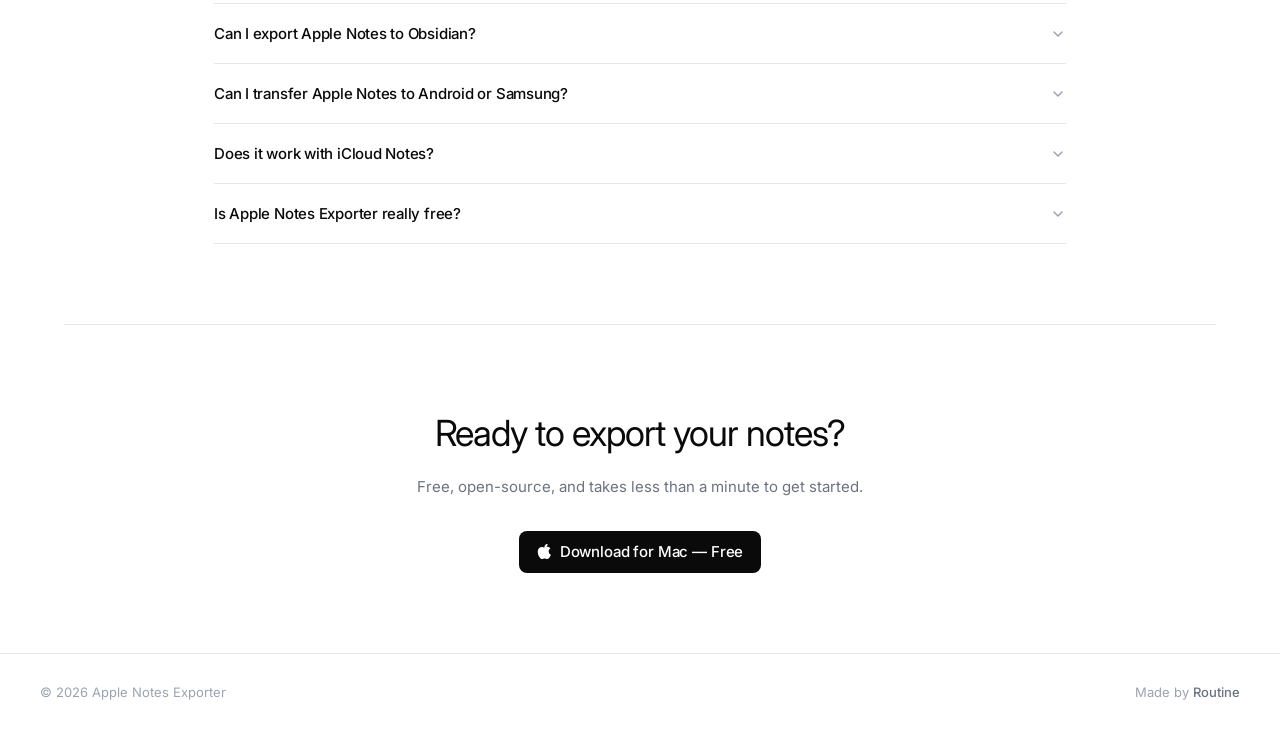
==== commit e0e90c47: "Improved SEO." ====
--- a/index.html
+++ b/index.html
@@ -3,70 +3,58 @@
 <head>
     <meta charset="UTF-8">
     <meta name="viewport" content="width=device-width, initial-scale=1.0">
-    <title>Free Apple Notes Exporter</title>
+    <title>Free Apple Notes Exporter — Export to PDF, Markdown & Obsidian</title>
+    <meta name="description" content="Export your Apple Notes for free to PDF, Markdown, HTML or Obsidian. Open-source Mac app. Backup iCloud Notes or transfer them to Android, Windows, Google Keep and more.">
+    <link rel="canonical" href="https://apple-notes-exporter.com/">
+    <meta property="og:title" content="Free Apple Notes Exporter — Export to PDF, Markdown & Obsidian">
+    <meta property="og:description" content="Export Apple Notes to PDF, Markdown, Obsidian or HTML. Free, open-source, runs entirely on your Mac.">
+    <meta property="og:image" content="/assets/screenshots/2.png">
+    <meta property="og:type" content="website">
+    <meta name="twitter:card" content="summary_large_image">
+    <script type="application/ld+json">{"@context":"https://schema.org","@type":"SoftwareApplication","name":"Apple Notes Exporter","operatingSystem":"macOS","applicationCategory":"UtilitiesApplication","offers":{"@type":"Offer","price":"0","priceCurrency":"USD"},"description":"Export Apple Notes to PDF, Markdown, HTML or Obsidian for free."}</script>
     <link rel="preconnect" href="https://fonts.googleapis.com">
     <link rel="preconnect" href="https://fonts.gstatic.com" crossorigin>
-    <link rel="stylesheet" href="styles.css">
+    <link rel="stylesheet" href="./styles.css">
 </head>
 <body>
-    <nav class="top-bar">
-        <a href="/" class="nav-brand">Apple Notes Exporter</a>
-        <a href="https://github.com/routineco/apple-notes-exporter" target="_blank" rel="noopener noreferrer" class="github-link">
-            <svg width="14" height="14" viewBox="0 0 24 24" fill="currentColor" aria-hidden="true">
-                <path d="M12 0C5.37 0 0 5.37 0 12c0 5.31 3.435 9.795 8.205 11.385.6.105.825-.255.825-.57 0-.285-.015-1.23-.015-2.235-3.015.555-3.795-.735-4.035-1.41-.135-.345-.72-1.41-1.23-1.695-.42-.225-1.02-.78-.015-.795.945-.015 1.62.87 1.845 1.23 1.08 1.815 2.805 1.305 3.495.99.105-.78.42-1.305.765-1.605-2.67-.3-5.46-1.335-5.46-5.925 0-1.305.465-2.385 1.23-3.225-.12-.3-.54-1.53.12-3.18 0 0 1.005-.315 3.3 1.23.96-.27 1.98-.405 3-.405s2.04.135 3 .405c2.295-1.56 3.3-1.23 3.3-1.23.66 1.65.24 2.88.12 3.18.765.84 1.23 1.905 1.23 3.225 0 4.605-2.805 5.625-5.475 5.925.435.375.81 1.095.81 2.22 0 1.605-.015 2.895-.015 3.3 0 .315.225.69.825.57A12.02 12.02 0 0 0 24 12c0-6.63-5.37-12-12-12z"/>
-            </svg>
-            Star on GitHub
-        </a>
-    </nav>
+    <script src="./nav.js"></script>
     <main>
         <section class="hero">
-            <p class="hero-eyebrow">
-                Free
-                <span class="hero-eyebrow-dot"></span>
-                Open Source
-            </p>
-            <h1>Export your Apple Notes</h1>
-            <p class="hero-description">
-                Export your Apple Notes to Markdown, HTML or PDF to back them up or import them in another app.
-            </p>
+            <p class="hero-eyebrow">Free <span class="hero-eyebrow-dot"></span> Open Source</p>
+            <h1>Export your Apple Notes for Free</h1>
+            <p class="hero-description">Export your iCloud Notes to <strong>PDF</strong>, <strong>Markdown</strong> or <strong>HTML</strong> — back them up, move to Obsidian, Google Keep or open them on Windows and Android. No account. No cloud. Runs entirely on your Mac.</p>
         </section>
-
         <section class="cta">
             <div class="download-buttons">
                 <a href="https://github.com/routineco/apple-notes-exporter/releases/download/1.0.0/Apple.Notes.Exporter-1.0.0-arm64.dmg" class="download-button">
-                    <img src="assets/icons/macos.svg" alt="macOS icon" width="15" height="15">
-                    Download for Mac
+                    <img src="./assets/icons/macos.svg" alt="macOS" width="15" height="15">
+                    Download for Mac — Free
                 </a>
             </div>
         </section>
-
-        <section class="gallery">
+        <section class="gallery" aria-label="App screenshots">
             <div class="gallery-border-top">
                 <div class="gallery-container">
                     <div class="gallery-preview gallery-preview-left">
-                        <img src="assets/screenshots/1.png" alt="Apple Notes Exporter - Scan" class="gallery-image">
+                        <img src="./assets/screenshots/1.png" alt="Apple Notes Exporter — Scan your library" class="gallery-image">
                     </div>
                     <div class="gallery-main">
                         <div class="gallery-item" data-index="0">
-                            <img src="assets/screenshots/2.png" alt="Apple Notes Exporter - Select" class="preview-image">
+                            <img src="./assets/screenshots/2.png" alt="Apple Notes Exporter — Select notes to export" class="preview-image">
                         </div>
                     </div>
                     <div class="gallery-preview gallery-preview-right">
-                        <img src="assets/screenshots/3.png" alt="Apple Notes Exporter - Export" class="preview-image">
+                        <img src="./assets/screenshots/3.png" alt="Apple Notes Exporter — Export to PDF or Markdown" class="preview-image">
                     </div>
                 </div>
             </div>
         </section>
-
-        <!-- Lightbox Modal -->
-        <div class="lightbox" id="lightbox">
+        <div class="lightbox" id="lightbox" role="dialog" aria-modal="true">
             <div class="lightbox-content">
-                <button class="lightbox-close" id="lightboxClose">&times;</button>
-                <button class="lightbox-nav lightbox-prev" id="lightboxPrev">&lsaquo;</button>
-                <button class="lightbox-nav lightbox-next" id="lightboxNext">&rsaquo;</button>
-                <div class="lightbox-image-container">
-                    <img src="" alt="" class="lightbox-image" id="lightboxImage">
-                </div>
+                <button class="lightbox-close" id="lightboxClose" aria-label="Close">&times;</button>
+                <button class="lightbox-nav lightbox-prev" id="lightboxPrev" aria-label="Previous">&lsaquo;</button>
+                <button class="lightbox-nav lightbox-next" id="lightboxNext" aria-label="Next">&rsaquo;</button>
+                <div class="lightbox-image-container"><img src="" alt="" class="lightbox-image" id="lightboxImage"></div>
                 <div class="lightbox-indicators">
                     <span class="indicator active" data-index="0"></span>
                     <span class="indicator" data-index="1"></span>
@@ -75,118 +63,88 @@
                 </div>
             </div>
         </div>
+
+        <section class="seo-section" id="formats">
+            <p class="section-label">Export formats</p>
+            <h2>Export Apple Notes to any format you need</h2>
+            <p class="lead">Apple Notes Exporter converts your notes into open, portable formats so you're never locked into one ecosystem. Choose the format that fits your workflow.</p>
+            <div class="formats-row">
+                <span class="format-pill"><span class="format-pill-dot red"></span>PDF</span>
+                <span class="format-pill"><span class="format-pill-dot blue"></span>Markdown (.md)</span>
+                <span class="format-pill"><span class="format-pill-dot amber"></span>HTML</span>
+            </div>
+            <div class="usecases-grid">
+                <div class="usecase-card">
+                    <span class="usecase-icon" aria-hidden="true">📄</span>
+                    <h3>Apple Notes to PDF</h3>
+                    <p>Print, archive or share any note as a PDF. Ideal for scanned documents and formal records you want to keep forever.</p>
+                </div>
+                <div class="usecase-card">
+                    <span class="usecase-icon" aria-hidden="true">✍️</span>
+                    <h3>Apple Notes to Markdown</h3>
+                    <p>Get clean .md files with your folder structure preserved. Ready to drop into Obsidian, Notion, Bear, Logseq or any text editor.</p>
+                </div>
+                <div class="usecase-card">
+                    <span class="usecase-icon" aria-hidden="true">🌐</span>
+                    <h3>Apple Notes to HTML</h3>
+                    <p>Export to HTML for maximum compatibility. Open your notes in any browser on any device — Windows, Android or Samsung.</p>
+                </div>
+            </div>
+        </section>
+
+        <section class="seo-section" id="use-cases">
+            <p class="section-label">Use cases</p>
+            <h2>Leaving Apple? Your notes come with you.</h2>
+            <p class="lead">Whether you're switching to Android, moving your second brain to Obsidian, or just want an offline backup, Apple Notes Exporter gets your data out — fast.</p>
+            <div class="platforms-grid">
+                <div class="platform-card"><p class="platform-name">Obsidian</p><p class="platform-desc">Export to Markdown with folder structure intact.</p></div>
+                <div class="platform-card"><p class="platform-name">Google Keep</p><p class="platform-desc">Migrate notes via HTML or Markdown export.</p></div>
+                <div class="platform-card"><p class="platform-name">Windows PC</p><p class="platform-desc">PDF and HTML open natively on any Windows machine.</p></div>
+                <div class="platform-card"><p class="platform-name">Android & Samsung</p><p class="platform-desc">Move to Android without losing your notes.</p></div>
+                <div class="platform-card"><p class="platform-name">Notion</p><p class="platform-desc">Import Markdown files into Notion pages directly.</p></div>
+                <div class="platform-card"><p class="platform-name">Backup & Archive</p><p class="platform-desc">Create a local, offline archive of every note as PDF.</p></div>
+            </div>
+        </section>
+
+        <section class="seo-section" id="how-it-works">
+            <p class="section-label">How it works</p>
+            <h2>Export your notes in three steps</h2>
+            <p class="lead">The whole process takes less than a minute. No account, no subscription, nothing uploaded to any server.</p>
+            <div class="steps-list">
+                <div class="step-item"><div class="step-number">1</div><div class="step-content"><h3>Scan your Apple Notes library</h3><p>Open the app and let it scan all your notes and iCloud folders automatically. No configuration needed.</p></div></div>
+                <div class="step-item"><div class="step-number">2</div><div class="step-content"><h3>Select the notes you want to export</h3><p>Browse your folders, search, and select individual notes or entire folders. Export everything or just a specific set.</p></div></div>
+                <div class="step-item"><div class="step-number">3</div><div class="step-content"><h3>Choose your format and export</h3><p>Pick PDF, Markdown or HTML and choose a destination folder. Your notes are saved locally — nothing is sent to any server.</p></div></div>
+            </div>
+        </section>
+
+        <section class="seo-section" id="faq">
+            <p class="section-label">FAQ</p>
+            <h2>Frequently asked questions</h2>
+            <div class="faq-list">
+                <div class="faq-item"><button class="faq-question" aria-expanded="false"><span>How do I export Apple Notes to PDF?</span><svg class="faq-chevron" viewBox="0 0 16 16" fill="none" stroke="currentColor" stroke-width="1.5"><path d="M4 6l4 4 4-4" stroke-linecap="round" stroke-linejoin="round"/></svg></button><div class="faq-answer">Download Apple Notes Exporter, open the app and let it scan your library. Select the notes you want, choose PDF as the export format, and pick a destination folder. Everything runs locally on your Mac.</div></div>
+                <div class="faq-item"><button class="faq-question" aria-expanded="false"><span>Can I export Apple Notes to Obsidian?</span><svg class="faq-chevron" viewBox="0 0 16 16" fill="none" stroke="currentColor" stroke-width="1.5"><path d="M4 6l4 4 4-4" stroke-linecap="round" stroke-linejoin="round"/></svg></button><div class="faq-answer">Yes. Apple Notes Exporter exports to Markdown (.md) files with your folder structure preserved. You can open these files directly as an Obsidian vault. It also works with Bear, Logseq, Notion and any Markdown-based app.</div></div>
+                <div class="faq-item"><button class="faq-question" aria-expanded="false"><span>Can I transfer Apple Notes to Android or Samsung?</span><svg class="faq-chevron" viewBox="0 0 16 16" fill="none" stroke="currentColor" stroke-width="1.5"><path d="M4 6l4 4 4-4" stroke-linecap="round" stroke-linejoin="round"/></svg></button><div class="faq-answer">The exporter runs on macOS, but the files it produces (PDF, HTML, Markdown) open on any device — Android phones, Samsung tablets, Windows PCs, or any browser.</div></div>
+                <div class="faq-item"><button class="faq-question" aria-expanded="false"><span>Does it work with iCloud Notes?</span><svg class="faq-chevron" viewBox="0 0 16 16" fill="none" stroke="currentColor" stroke-width="1.5"><path d="M4 6l4 4 4-4" stroke-linecap="round" stroke-linejoin="round"/></svg></button><div class="faq-answer">Yes. Apple Notes Exporter works with all notes stored in the Apple Notes app, including those synced via iCloud. As long as your notes are visible in the Notes app on your Mac, the exporter can find them.</div></div>
+                <div class="faq-item"><button class="faq-question" aria-expanded="false"><span>Is Apple Notes Exporter really free?</span><svg class="faq-chevron" viewBox="0 0 16 16" fill="none" stroke="currentColor" stroke-width="1.5"><path d="M4 6l4 4 4-4" stroke-linecap="round" stroke-linejoin="round"/></svg></button><div class="faq-answer">Yes, completely free and open-source. No subscription, no in-app purchase, no account required. The source code is on GitHub so you can inspect it yourself.</div></div>
+            </div>
+        </section>
+
+        <div class="cta-bottom">
+            <h2>Ready to export your notes?</h2>
+            <p>Free, open-source, and takes less than a minute to get started.</p>
+            <div class="download-buttons">
+                <a href="https://github.com/routineco/apple-notes-exporter/releases/download/1.0.0/Apple.Notes.Exporter-1.0.0-arm64.dmg" class="download-button">
+                    <img src="./assets/icons/macos.svg" alt="" width="15" height="15">
+                    Download for Mac — Free
+                </a>
+            </div>
+        </div>
     </main>
-
     <footer>
         <div class="footer-content">
             <p class="copyright">&copy; <script>document.write(new Date().getFullYear())</script> Apple Notes Exporter</p>
             <p class="credits">Made by <a href="https://routine.co" target="_blank" rel="noopener noreferrer">Routine</a></p>
         </div>
     </footer>
-
-    <script>
-        const lightbox = document.getElementById('lightbox');
-        const lightboxImage = document.getElementById('lightboxImage');
-        const lightboxClose = document.getElementById('lightboxClose');
-        const lightboxPrev = document.getElementById('lightboxPrev');
-        const lightboxNext = document.getElementById('lightboxNext');
-        const indicators = document.querySelectorAll('.indicator');
-        const galleryItems = document.querySelectorAll('.gallery-item');
-
-        const images = [
-            'assets/screenshots/1.png',
-            'assets/screenshots/2.png',
-            'assets/screenshots/3.png',
-            'assets/screenshots/4.png'
-        ];
-
-        let currentIndex = 0;
-
-        galleryItems.forEach((item, index) => {
-            item.addEventListener('click', () => {
-                currentIndex = index;
-                showImage(currentIndex);
-                lightbox.classList.add('active');
-                document.body.style.overflow = 'hidden';
-            });
-        });
-
-        lightboxClose.addEventListener('click', closeLightbox);
-        lightbox.addEventListener('click', (e) => {
-            if (e.target === lightbox) {
-                closeLightbox();
-            }
-        });
-
-        lightboxPrev.addEventListener('click', () => {
-            currentIndex = (currentIndex - 1 + images.length) % images.length;
-            showImage(currentIndex);
-        });
-
-        lightboxNext.addEventListener('click', () => {
-            currentIndex = (currentIndex + 1) % images.length;
-            showImage(currentIndex);
-        });
-
-        document.addEventListener('keydown', (e) => {
-            if (lightbox.classList.contains('active')) {
-                if (e.key === 'Escape') {
-                    closeLightbox();
-                } else if (e.key === 'ArrowLeft') {
-                    currentIndex = (currentIndex - 1 + images.length) % images.length;
-                    showImage(currentIndex);
-                } else if (e.key === 'ArrowRight') {
-                    currentIndex = (currentIndex + 1) % images.length;
-                    showImage(currentIndex);
-                }
-            }
-        });
-
-        let touchStartX = 0;
-        let touchEndX = 0;
-
-        lightbox.addEventListener('touchstart', (e) => {
-            touchStartX = e.changedTouches[0].screenX;
-        });
-
-        lightbox.addEventListener('touchend', (e) => {
-            touchEndX = e.changedTouches[0].screenX;
-            handleSwipe();
-        });
-
-        function handleSwipe() {
-            const swipeThreshold = 50;
-            const diff = touchStartX - touchEndX;
-
-            if (Math.abs(diff) > swipeThreshold) {
-                if (diff > 0) {
-                    currentIndex = (currentIndex + 1) % images.length;
-                } else {
-                    currentIndex = (currentIndex - 1 + images.length) % images.length;
-                }
-                showImage(currentIndex);
-            }
-        }
-
-        indicators.forEach((indicator, index) => {
-            indicator.addEventListener('click', () => {
-                currentIndex = index;
-                showImage(currentIndex);
-            });
-        });
-
-        function showImage(index) {
-            lightboxImage.src = images[index];
-            lightboxImage.alt = `Screenshot ${index + 1}`;
-            indicators.forEach((indicator, i) => {
-                indicator.classList.toggle('active', i === index);
-            });
-        }
-
-        function closeLightbox() {
-            lightbox.classList.remove('active');
-            document.body.style.overflow = '';
-        }
-    </script>
 </body>
 </html>
--- a/styles.css
+++ b/styles.css
@@ -28,19 +28,28 @@
     -moz-osx-font-smoothing: grayscale;
 }
 
-/* Nav */
+/* ══════════════════════════════════════
+   NAV
+══════════════════════════════════════ */
 .top-bar {
     display: flex;
     justify-content: space-between;
     align-items: center;
-    padding: 1rem 2rem;
+    padding: 0 2rem;
+    height: 56px;
     border-bottom: 1px solid var(--color-border);
     position: sticky;
     top: 0;
-    background: rgba(255, 255, 255, 0.9);
+    background: rgba(255, 255, 255, 0.92);
     backdrop-filter: blur(12px);
     -webkit-backdrop-filter: blur(12px);
-    z-index: 100;
+    z-index: 200;
+}
+
+.nav-left {
+    display: flex;
+    align-items: center;
+    gap: 0;
 }
 
 .nav-brand {
@@ -49,6 +58,128 @@
     color: var(--color-text);
     text-decoration: none;
     letter-spacing: -0.02em;
+    margin-right: 2rem;
+    white-space: nowrap;
+}
+
+/* Nav links */
+.nav-links {
+    display: flex;
+    align-items: center;
+    gap: 0;
+    list-style: none;
+}
+
+.nav-links > li {
+    position: relative;
+}
+
+.nav-link {
+    display: flex;
+    align-items: center;
+    gap: 0.25rem;
+    font-size: 0.8125rem;
+    font-weight: 500;
+    color: var(--color-secondary);
+    text-decoration: none;
+    padding: 0 0.75rem;
+    height: 56px;
+    transition: color 0.15s;
+    white-space: nowrap;
+    cursor: pointer;
+    background: none;
+    border: none;
+    font-family: inherit;
+    letter-spacing: -0.01em;
+}
+
+.nav-link:hover, .nav-link.active {
+    color: var(--color-text);
+}
+
+.nav-link svg {
+    transition: transform 0.2s ease;
+}
+
+.nav-link[aria-expanded="true"] svg {
+    transform: rotate(180deg);
+}
+
+/* Dropdown */
+.nav-dropdown {
+    position: absolute;
+    top: calc(100% + 1px);
+    left: 0;
+    background: #fff;
+    border: 1px solid var(--color-border);
+    border-radius: 0.625rem;
+    padding: 0.375rem;
+    min-width: 240px;
+    box-shadow: 0 4px 16px rgba(0,0,0,0.07), 0 1px 4px rgba(0,0,0,0.04);
+    opacity: 0;
+    visibility: hidden;
+    transform: translateY(-4px);
+    transition: opacity 0.15s ease, transform 0.15s ease, visibility 0.15s;
+    z-index: 300;
+}
+
+.nav-dropdown.open {
+    opacity: 1;
+    visibility: visible;
+    transform: translateY(0);
+}
+
+.dropdown-item {
+    display: flex;
+    align-items: flex-start;
+    gap: 0.625rem;
+    padding: 0.5rem 0.625rem;
+    border-radius: 0.375rem;
+    text-decoration: none;
+    transition: background 0.12s;
+}
+
+.dropdown-item:hover {
+    background: var(--color-surface);
+}
+
+.dropdown-item-icon {
+    font-size: 0.875rem;
+    line-height: 1.4;
+    flex-shrink: 0;
+    margin-top: 1px;
+}
+
+.dropdown-item-text {
+    display: flex;
+    flex-direction: column;
+    gap: 0.1rem;
+}
+
+.dropdown-item-title {
+    font-size: 0.8125rem;
+    font-weight: 500;
+    color: var(--color-text);
+    letter-spacing: -0.01em;
+}
+
+.dropdown-item-desc {
+    font-size: 0.75rem;
+    color: var(--color-muted);
+    line-height: 1.4;
+}
+
+.dropdown-divider {
+    height: 1px;
+    background: var(--color-border);
+    margin: 0.375rem 0;
+}
+
+/* Right side of nav */
+.nav-right {
+    display: flex;
+    align-items: center;
+    gap: 0.75rem;
 }
 
 .github-link {
@@ -64,6 +195,7 @@
     border-radius: 0.5rem;
     transition: color 0.15s, border-color 0.15s, background-color 0.15s;
     line-height: 1;
+    white-space: nowrap;
 }
 
 .github-link:hover {
@@ -72,17 +204,115 @@
     background-color: var(--color-surface);
 }
 
-.github-link svg {
-    flex-shrink: 0;
-}
-
+.github-link svg { flex-shrink: 0; }
+
+.nav-download-btn {
+    display: inline-flex;
+    align-items: center;
+    gap: 0.4rem;
+    background-color: var(--color-button);
+    color: white;
+    padding: 0.375rem 0.875rem;
+    border-radius: 0.5rem;
+    text-decoration: none;
+    font-weight: 500;
+    font-size: 0.8125rem;
+    letter-spacing: -0.01em;
+    transition: background-color 0.15s;
+    white-space: nowrap;
+}
+
+.nav-download-btn:hover { background-color: var(--color-button-hover); }
+.nav-download-btn img { filter: brightness(0) invert(1); }
+
+/* Mobile hamburger */
+.nav-hamburger {
+    display: none;
+    flex-direction: column;
+    gap: 5px;
+    cursor: pointer;
+    background: none;
+    border: none;
+    padding: 0.5rem;
+}
+
+.nav-hamburger span {
+    display: block;
+    width: 20px;
+    height: 1.5px;
+    background: var(--color-text);
+    transition: transform 0.2s, opacity 0.2s;
+}
+
+.nav-hamburger.open span:nth-child(1) { transform: translateY(6.5px) rotate(45deg); }
+.nav-hamburger.open span:nth-child(2) { opacity: 0; }
+.nav-hamburger.open span:nth-child(3) { transform: translateY(-6.5px) rotate(-45deg); }
+
+/* Mobile menu */
+.nav-mobile {
+    display: none;
+    position: fixed;
+    top: 56px;
+    left: 0;
+    right: 0;
+    bottom: 0;
+    background: #fff;
+    overflow-y: auto;
+    z-index: 199;
+    padding: 1rem 1.25rem 2rem;
+    border-top: 1px solid var(--color-border);
+}
+
+.nav-mobile.open { display: block; }
+
+.mobile-section-title {
+    font-size: 0.6875rem;
+    font-weight: 500;
+    letter-spacing: 0.07em;
+    text-transform: uppercase;
+    color: var(--color-muted);
+    padding: 1rem 0 0.5rem;
+}
+
+.mobile-link {
+    display: flex;
+    align-items: center;
+    gap: 0.5rem;
+    padding: 0.625rem 0;
+    font-size: 0.9375rem;
+    font-weight: 500;
+    color: var(--color-text);
+    text-decoration: none;
+    border-bottom: 1px solid var(--color-border);
+}
+
+.mobile-link:last-child { border-bottom: none; }
+
+.mobile-cta {
+    margin-top: 1.5rem;
+    display: flex;
+    flex-direction: column;
+    gap: 0.75rem;
+}
+
+@media (max-width: 900px) {
+    .nav-links, .nav-download-btn { display: none; }
+    .nav-hamburger { display: flex; }
+    .top-bar { padding: 0 1.25rem; }
+}
+
+/* ══════════════════════════════════════
+   MAIN LAYOUT
+══════════════════════════════════════ */
 main {
     max-width: 1200px;
     margin: 0 auto;
     padding: 0 1.5rem;
 }
 
-/* Hero Section */
+/* ══════════════════════════════════════
+   HERO
+══════════════════════════════════════ */
 .hero {
     text-align: center;
     padding: 6rem 1rem 2.5rem;
@@ -120,12 +350,14 @@
 .hero-description {
     font-size: 1.0625rem;
     color: var(--color-secondary);
-    max-width: 480px;
+    max-width: 520px;
     margin: 0 auto;
     line-height: 1.75;
 }
 
-/* CTA Section */
+/* ══════════════════════════════════════
+   CTA
+══════════════════════════════════════ */
 .cta {
     text-align: center;
     padding-top: 2.5rem;
@@ -145,7 +377,7 @@
     gap: 0.5rem;
     background-color: var(--color-button);
     color: white;
-    padding: 0.45rem 1.075rem;
+    padding: 0.55rem 1.1rem;
     border-radius: 0.5rem;
     text-decoration: none;
     font-weight: 500;
@@ -165,12 +397,9 @@
     filter: brightness(0) invert(1);
 }
 
-.download-button img[src*="windows"] {
-    transform: scale(1.2);
-    transform-origin: center;
-}
-
-/* Gallery Section */
+/* ══════════════════════════════════════
+   GALLERY
+══════════════════════════════════════ */
 .gallery {
     padding: 4rem 0 0;
     width: 100vw;
@@ -178,9 +407,7 @@
     position: relative;
 }
 
-.gallery-border-top {
-    border-top: 1px solid var(--color-border);
-}
+.gallery-border-top { border-top: 1px solid var(--color-border); }
 
 .gallery-container {
     display: flex;
@@ -198,17 +425,9 @@
     transition: opacity 0.3s ease, filter 0.3s ease;
 }
 
-.gallery-preview:hover {
-    opacity: 0.7;
-    filter: grayscale(0%);
-}
-
-.preview-image {
-    width: 100%;
-    height: 100%;
-    object-fit: cover;
-    display: block;
-}
+.gallery-preview:hover { opacity: 0.7; filter: grayscale(0%); }
+
+.preview-image { width: 100%; height: 100%; object-fit: cover; display: block; }
 
 .gallery-main {
     flex: 1;
@@ -217,11 +436,7 @@
     border-right: 1px solid var(--color-border);
 }
 
-.gallery-item {
-    cursor: pointer;
-    overflow: hidden;
-    position: relative;
-}
+.gallery-item { cursor: pointer; overflow: hidden; position: relative; }
 
 .gallery-item::after {
     content: "View all screenshots";
@@ -241,9 +456,7 @@
     letter-spacing: -0.01em;
 }
 
-.gallery-item:hover::after {
-    opacity: 1;
-}
+.gallery-item:hover::after { opacity: 1; }
 
 .gallery-image {
     width: 100%;
@@ -253,20 +466,17 @@
     transition: transform 0.5s ease;
 }
 
-.gallery-item:hover .gallery-image {
-    transform: scale(1.02);
-}
-
-/* Lightbox */
+.gallery-item:hover .gallery-image { transform: scale(1.02); }
+
+/* ══════════════════════════════════════
+   LIGHTBOX
+══════════════════════════════════════ */
 .lightbox {
     position: fixed;
-    top: 0;
-    left: 0;
-    width: 100%;
-    height: 100%;
-    background-color: rgba(0, 0, 0, 0.82);
+    top: 0; left: 0;
+    width: 100%; height: 100%;
+    background-color: rgba(0,0,0,0.82);
     backdrop-filter: blur(12px);
-    -webkit-backdrop-filter: blur(12px);
     display: flex;
     align-items: center;
     justify-content: center;
@@ -276,10 +486,7 @@
     transition: opacity 0.25s ease, visibility 0.25s ease;
 }
 
-.lightbox.active {
-    opacity: 1;
-    visibility: visible;
-}
+.lightbox.active { opacity: 1; visibility: visible; }
 
 .lightbox-content {
     position: relative;
@@ -292,10 +499,9 @@
 
 .lightbox-close {
     position: absolute;
-    top: -48px;
-    right: 0;
-    background: rgba(255, 255, 255, 0.08);
-    border: 1px solid rgba(255, 255, 255, 0.12);
+    top: -48px; right: 0;
+    background: rgba(255,255,255,0.08);
+    border: 1px solid rgba(255,255,255,0.12);
     color: white;
     font-size: 1rem;
     line-height: 1;
@@ -305,16 +511,13 @@
     transition: background 0.15s;
 }
 
-.lightbox-close:hover {
-    background: rgba(255, 255, 255, 0.18);
-}
+.lightbox-close:hover { background: rgba(255,255,255,0.18); }
 
 .lightbox-nav {
     position: absolute;
-    top: 50%;
-    transform: translateY(-50%);
-    background: rgba(255, 255, 255, 0.08);
-    border: 1px solid rgba(255, 255, 255, 0.12);
+    top: 50%; transform: translateY(-50%);
+    background: rgba(255,255,255,0.08);
+    border: 1px solid rgba(255,255,255,0.12);
     color: white;
     font-size: 0.875rem;
     padding: 0.875rem 0.75rem;
@@ -324,58 +527,370 @@
     line-height: 1;
 }
 
-.lightbox-nav:hover {
-    background: rgba(255, 255, 255, 0.18);
-}
-
-.lightbox-prev {
-    left: -64px;
-}
-
-.lightbox-next {
-    right: -64px;
-}
+.lightbox-nav:hover { background: rgba(255,255,255,0.18); }
+.lightbox-prev { left: -64px; }
+.lightbox-next { right: -64px; }
 
 .lightbox-image-container {
-    max-width: 100%;
-    max-height: 80vh;
-    display: flex;
-    align-items: center;
-    justify-content: center;
-}
-
-.lightbox-image {
-    max-width: 100%;
-    max-height: 100%;
-    object-fit: contain;
-    border-radius: 0.625rem;
-}
-
-.lightbox-indicators {
-    display: flex;
-    gap: 0.375rem;
-    margin-top: 1.25rem;
-}
+    max-width: 100%; max-height: 80vh;
+    display: flex; align-items: center; justify-content: center;
+}
+
+.lightbox-image { max-width: 100%; max-height: 100%; object-fit: contain; border-radius: 0.625rem; }
+
+.lightbox-indicators { display: flex; gap: 0.375rem; margin-top: 1.25rem; }
 
 .indicator {
-    width: 5px;
-    height: 5px;
+    width: 5px; height: 5px;
     border-radius: 50%;
-    background-color: rgba(255, 255, 255, 0.25);
+    background-color: rgba(255,255,255,0.25);
     cursor: pointer;
     transition: background-color 0.2s ease, transform 0.2s ease;
 }
 
-.indicator.active {
-    background-color: white;
-    transform: scale(1.5);
-}
-
-/* Footer */
+.indicator.active { background-color: white; transform: scale(1.5); }
+
+/* ══════════════════════════════════════
+   SEO SECTIONS (shared across pages)
+══════════════════════════════════════ */
+.seo-section {
+    padding: 5rem 1.5rem;
+    max-width: 900px;
+    margin: 0 auto;
+}
+
+.seo-section + .seo-section {
+    border-top: 1px solid var(--color-border);
+    padding-top: 4rem;
+}
+
+.section-label {
+    display: inline-flex;
+    align-items: center;
+    gap: 0.375rem;
+    font-size: 0.6875rem;
+    font-weight: 500;
+    letter-spacing: 0.08em;
+    text-transform: uppercase;
+    color: var(--color-muted);
+    margin-bottom: 1rem;
+}
+
+.seo-section h2 {
+    font-size: clamp(1.5rem, 3vw, 2.25rem);
+    font-weight: 400;
+    letter-spacing: -0.03em;
+    line-height: 1.15;
+    margin-bottom: 1rem;
+    color: var(--color-text);
+}
+
+.seo-section .lead {
+    font-size: 1rem;
+    color: var(--color-secondary);
+    line-height: 1.75;
+    max-width: 620px;
+    margin-bottom: 2.5rem;
+}
+
+/* Use-case grid */
+.usecases-grid {
+    display: grid;
+    grid-template-columns: repeat(auto-fit, minmax(240px, 1fr));
+    gap: 1px;
+    background: var(--color-border);
+    border: 1px solid var(--color-border);
+    border-radius: 0.75rem;
+    overflow: hidden;
+}
+
+.usecase-card {
+    background: var(--color-bg);
+    padding: 1.5rem;
+    transition: background 0.15s;
+}
+
+.usecase-card:hover { background: var(--color-surface); }
+
+.usecase-icon { font-size: 1.25rem; margin-bottom: 0.75rem; display: block; line-height: 1; }
+
+.usecase-card h3 {
+    font-size: 0.875rem;
+    font-weight: 600;
+    letter-spacing: -0.015em;
+    color: var(--color-text);
+    margin-bottom: 0.375rem;
+}
+
+.usecase-card p { font-size: 0.8125rem; color: var(--color-secondary); line-height: 1.6; }
+
+/* Format pills */
+.formats-row { display: flex; flex-wrap: wrap; gap: 0.5rem; margin-bottom: 2rem; }
+
+.format-pill {
+    display: inline-flex;
+    align-items: center;
+    gap: 0.375rem;
+    background: var(--color-surface);
+    border: 1px solid var(--color-border);
+    border-radius: 2rem;
+    padding: 0.375rem 0.875rem;
+    font-size: 0.8125rem;
+    font-weight: 500;
+    color: var(--color-text);
+    letter-spacing: -0.01em;
+}
+
+.format-pill-dot { width: 6px; height: 6px; border-radius: 50%; background: var(--color-muted); flex-shrink: 0; }
+.format-pill-dot.green { background: #16a34a; }
+.format-pill-dot.blue  { background: #2563eb; }
+.format-pill-dot.red   { background: #dc2626; }
+.format-pill-dot.amber { background: #d97706; }
+
+/* Steps */
+.steps-list { display: flex; flex-direction: column; gap: 0; }
+
+.step-item {
+    display: flex;
+    gap: 1.25rem;
+    padding: 1.25rem 0;
+    border-bottom: 1px solid var(--color-border);
+}
+
+.step-item:last-child { border-bottom: none; }
+
+.step-number {
+    flex-shrink: 0;
+    width: 28px; height: 28px;
+    border-radius: 50%;
+    border: 1px solid var(--color-border);
+    display: flex; align-items: center; justify-content: center;
+    font-size: 0.75rem;
+    font-weight: 600;
+    color: var(--color-muted);
+    margin-top: 0.1rem;
+}
+
+.step-content h3 {
+    font-size: 0.9375rem;
+    font-weight: 600;
+    letter-spacing: -0.015em;
+    color: var(--color-text);
+    margin-bottom: 0.25rem;
+}
+
+.step-content p { font-size: 0.875rem; color: var(--color-secondary); line-height: 1.65; }
+
+/* FAQ */
+.faq-list { display: flex; flex-direction: column; gap: 0; }
+
+.faq-item { border-bottom: 1px solid var(--color-border); }
+
+.faq-question {
+    width: 100%;
+    background: none;
+    border: none;
+    cursor: pointer;
+    padding: 1.25rem 0;
+    display: flex;
+    justify-content: space-between;
+    align-items: center;
+    gap: 1rem;
+    text-align: left;
+    font-size: 0.9375rem;
+    font-weight: 500;
+    letter-spacing: -0.015em;
+    color: var(--color-text);
+    font-family: inherit;
+    transition: color 0.15s;
+}
+
+.faq-question:hover { color: var(--color-secondary); }
+
+.faq-chevron {
+    flex-shrink: 0;
+    width: 16px; height: 16px;
+    color: var(--color-muted);
+    transition: transform 0.2s ease;
+}
+
+.faq-item.open .faq-chevron { transform: rotate(180deg); }
+
+.faq-answer {
+    font-size: 0.875rem;
+    color: var(--color-secondary);
+    line-height: 1.75;
+    overflow: hidden;
+    max-height: 0;
+    transition: max-height 0.3s ease, padding 0.3s ease;
+}
+
+.faq-item.open .faq-answer { max-height: 300px; padding-bottom: 1.25rem; }
+
+/* Platforms grid */
+.platforms-grid {
+    display: grid;
+    grid-template-columns: repeat(auto-fit, minmax(160px, 1fr));
+    gap: 0.75rem;
+}
+
+.platform-card {
+    border: 1px solid var(--color-border);
+    border-radius: 0.625rem;
+    padding: 1.25rem 1rem;
+    text-align: center;
+    transition: border-color 0.15s, background 0.15s;
+}
+
+.platform-card:hover { border-color: #9ca3af; background: var(--color-surface); }
+
+.platform-name { font-size: 0.875rem; font-weight: 600; color: var(--color-text); margin-bottom: 0.25rem; letter-spacing: -0.01em; }
+.platform-desc { font-size: 0.75rem; color: var(--color-muted); line-height: 1.5; }
+
+/* CTA bottom */
+.cta-bottom {
+    border-top: 1px solid var(--color-border);
+    text-align: center;
+    padding: 5rem 1.5rem;
+}
+
+.cta-bottom h2 {
+    font-size: clamp(1.5rem, 3vw, 2.25rem);
+    font-weight: 400;
+    letter-spacing: -0.03em;
+    margin-bottom: 0.75rem;
+    color: var(--color-text);
+}
+
+.cta-bottom p { font-size: 0.9375rem; color: var(--color-secondary); margin-bottom: 2rem; }
+
+/* ══════════════════════════════════════
+   INNER PAGES (use-case + blog)
+══════════════════════════════════════ */
+
+/* Breadcrumb */
+.breadcrumb {
+    display: flex;
+    align-items: center;
+    gap: 0.375rem;
+    font-size: 0.8125rem;
+    color: var(--color-muted);
+    padding: 1.75rem 0 0;
+    max-width: 900px;
+    margin: 0 auto;
+}
+
+.breadcrumb a { color: var(--color-muted); text-decoration: none; }
+.breadcrumb a:hover { color: var(--color-text); }
+.breadcrumb-sep { color: var(--color-border); }
+
+/* Inner hero */
+.inner-hero {
+    max-width: 900px;
+    margin: 0 auto;
+    padding: 3rem 1.5rem 1rem;
+    text-align: center;
+}
+
+.inner-hero h1 {
+    font-size: clamp(1.75rem, 4vw, 3rem);
+    font-weight: 400;
+    letter-spacing: -0.03em;
+    line-height: 1.1;
+    margin-bottom: 1rem;
+    text-align: center;
+}
+
+.inner-hero .lead {
+    font-size: 1.0625rem;
+    color: var(--color-secondary);
+    line-height: 1.75;
+    max-width: 540px;
+    margin: 0 auto 2rem;
+}
+
+/* Prose content */
+.prose {
+    max-width: 720px;
+    margin: 0 auto;
+    padding: 2rem 1.5rem 5rem;
+    font-size: 0.9375rem;
+    color: var(--color-secondary);
+    line-height: 1.8;
+}
+
+.prose h2 {
+    font-size: 1.375rem;
+    font-weight: 500;
+    letter-spacing: -0.025em;
+    color: var(--color-text);
+    margin: 2.5rem 0 0.75rem;
+}
+
+.prose h3 {
+    font-size: 1.0625rem;
+    font-weight: 600;
+    letter-spacing: -0.02em;
+    color: var(--color-text);
+    margin: 1.75rem 0 0.5rem;
+}
+
+.prose p { margin-bottom: 1rem; }
+
+.prose ul, .prose ol {
+    padding-left: 1.25rem;
+    margin-bottom: 1rem;
+}
+
+.prose li { margin-bottom: 0.375rem; }
+
+.prose strong { color: var(--color-text); font-weight: 600; }
+
+.prose a { color: var(--color-text); }
+
+.prose .note {
+    background: var(--color-surface);
+    border: 1px solid var(--color-border);
+    border-radius: 0.5rem;
+    padding: 1rem 1.25rem;
+    font-size: 0.875rem;
+    margin: 1.5rem 0;
+}
+
+/* Blog article header */
+.article-meta {
+    display: flex;
+    align-items: center;
+    gap: 0.75rem;
+    font-size: 0.8125rem;
+    color: var(--color-muted);
+    margin-bottom: 2.5rem;
+    flex-wrap: wrap;
+}
+
+.article-meta-dot {
+    width: 3px; height: 3px;
+    border-radius: 50%;
+    background: var(--color-border);
+}
+
+.article-tag {
+    display: inline-block;
+    background: var(--color-surface);
+    border: 1px solid var(--color-border);
+    border-radius: 2rem;
+    padding: 0.2rem 0.625rem;
+    font-size: 0.75rem;
+    font-weight: 500;
+    color: var(--color-secondary);
+}
+
+/* ══════════════════════════════════════
+   FOOTER
+══════════════════════════════════════ */
 footer {
     border-top: 1px solid var(--color-border);
     padding: 1.75rem 2rem;
-    margin-top: 0;
 }
 
 .footer-content {
@@ -386,94 +901,32 @@
     align-items: center;
 }
 
-.copyright,
-.credits {
-    color: var(--color-muted);
-    font-size: 0.8125rem;
-}
-
-.credits a {
-    color: var(--color-secondary);
-    text-decoration: none;
-    font-weight: 500;
-    transition: color 0.15s;
-}
-
-.credits a:hover {
-    color: var(--color-text);
-}
-
-/* Responsive */
+.copyright, .credits { color: var(--color-muted); font-size: 0.8125rem; }
+
+.credits a { color: var(--color-secondary); text-decoration: none; font-weight: 500; transition: color 0.15s; }
+.credits a:hover { color: var(--color-text); }
+
+/* ══════════════════════════════════════
+   RESPONSIVE
+══════════════════════════════════════ */
 @media (max-width: 768px) {
-    .top-bar {
-        padding: 0.875rem 1.25rem;
-    }
-
-    .hero {
-        padding: 4rem 1rem 2rem;
-    }
-
-    .footer-content {
-        flex-direction: column;
-        gap: 0.375rem;
-        text-align: center;
-    }
-
-    .gallery {
-        padding-top: 3rem;
-    }
-
-    .gallery-container {
-        flex-direction: column;
-    }
-
-    .gallery-preview {
-        flex: none;
-        width: 100%;
-        height: 22vh;
-    }
-
-    .gallery-main {
-        order: -1;
-        max-width: 100vw;
-        width: 100%;
-        border-left: none;
-        border-right: none;
-        border-top: 1px solid var(--color-border);
-        border-bottom: 1px solid var(--color-border);
-    }
-
-    .gallery-image {
-        height: 40vh;
-    }
-
-    .lightbox-prev {
-        left: 8px;
-    }
-
-    .lightbox-next {
-        right: 8px;
-    }
-
-    .lightbox-close {
-        top: 8px;
-        right: 8px;
-    }
+    .hero { padding: 4rem 1rem 2rem; }
+    .footer-content { flex-direction: column; gap: 0.375rem; text-align: center; }
+    .gallery { padding-top: 3rem; }
+    .gallery-container { flex-direction: column; }
+    .gallery-preview { flex: none; width: 100%; height: 22vh; }
+    .gallery-main { order: -1; max-width: 100vw; width: 100%; border-left: none; border-right: none; border-top: 1px solid var(--color-border); border-bottom: 1px solid var(--color-border); }
+    .gallery-image { height: 40vh; }
+    .lightbox-prev { left: 8px; }
+    .lightbox-next { right: 8px; }
+    .lightbox-close { top: 8px; right: 8px; }
+    .seo-section { padding: 3.5rem 1.25rem; }
+    .inner-hero { padding: 2rem 1.25rem 0.5rem; text-align: center; }
+    .prose { padding: 1.5rem 1.25rem 4rem; }
 }
 
 @media (max-width: 480px) {
-    .hero {
-        padding: 3rem 1rem 1.75rem;
-    }
-
-    .download-buttons {
-        flex-direction: column;
-        gap: 0.625rem;
-    }
-
-    .download-button {
-        width: 100%;
-        justify-content: center;
-        padding: 0.875rem 1.25rem;
-    }
-}
+    .hero { padding: 3rem 1rem 1.75rem; }
+    .download-buttons { flex-direction: column; gap: 0.625rem; }
+    .download-button { width: 100%; justify-content: center; padding: 0.875rem 1.25rem; }
+}
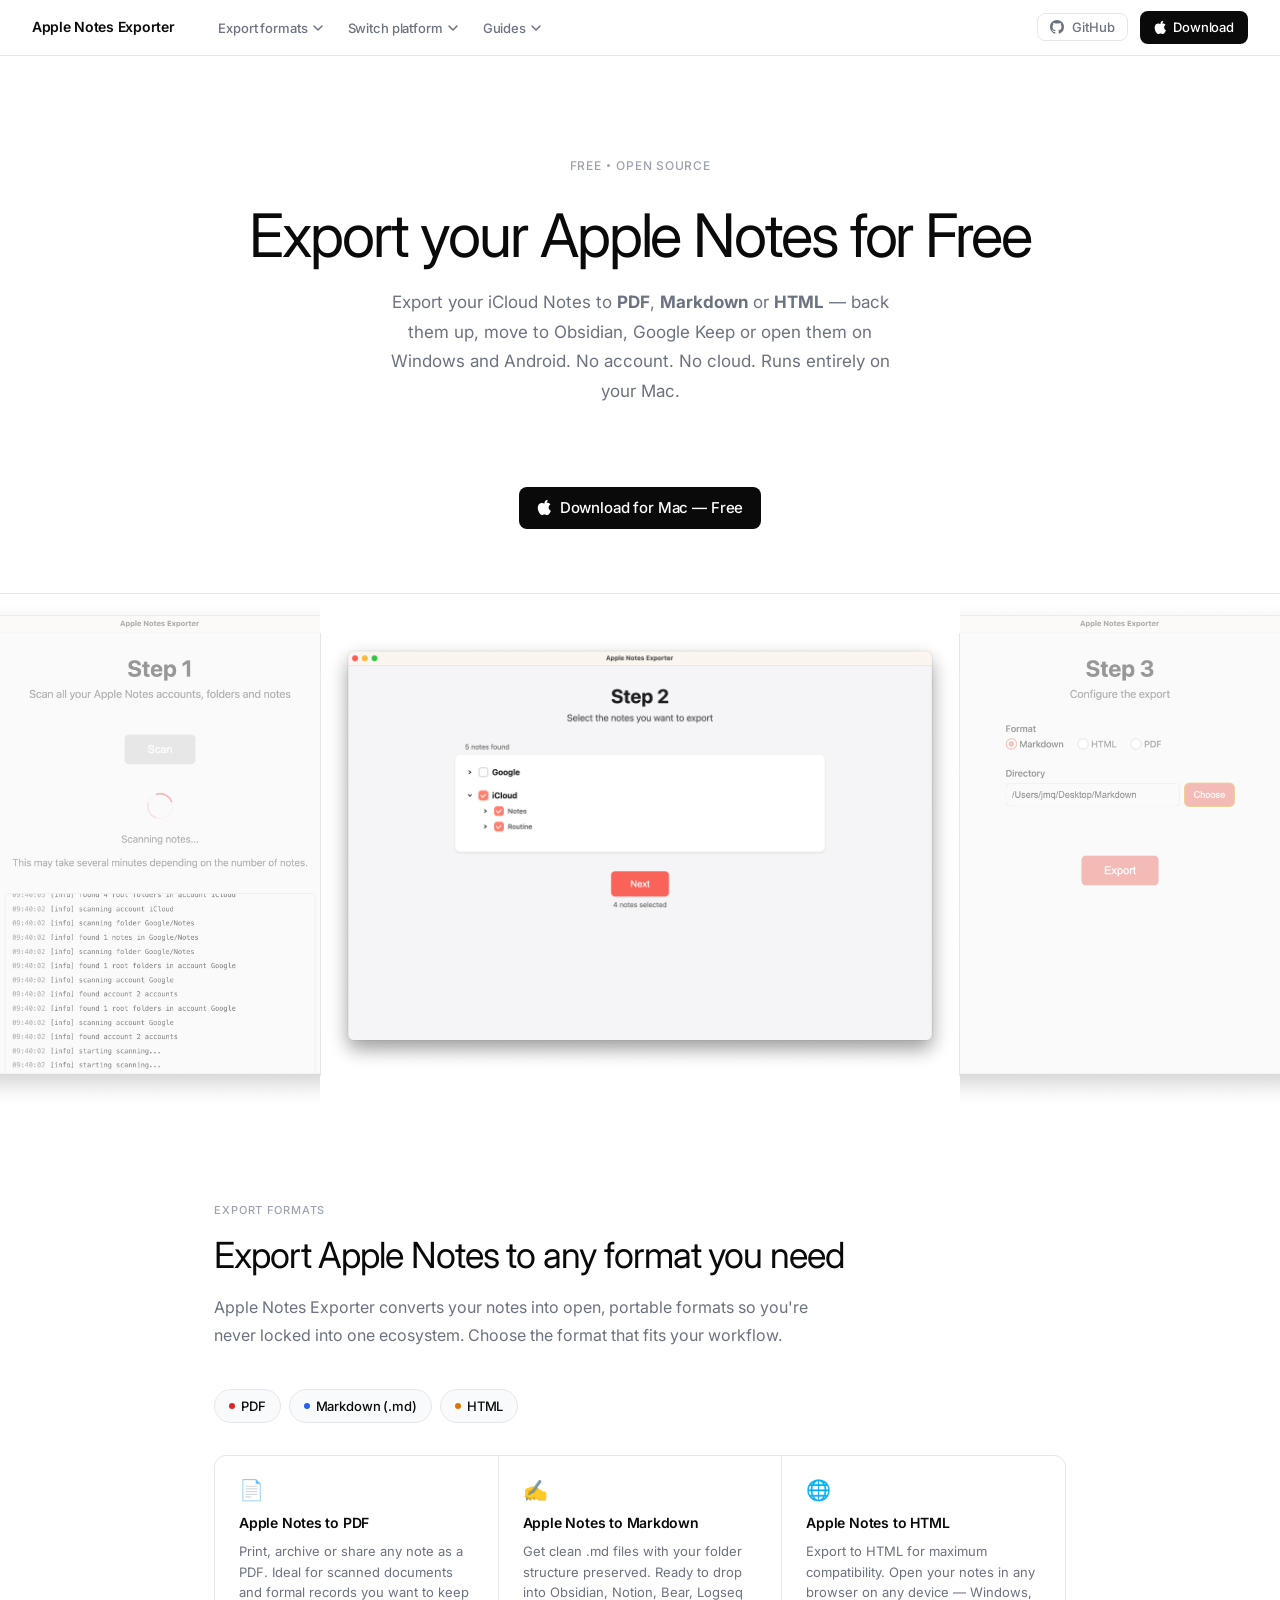
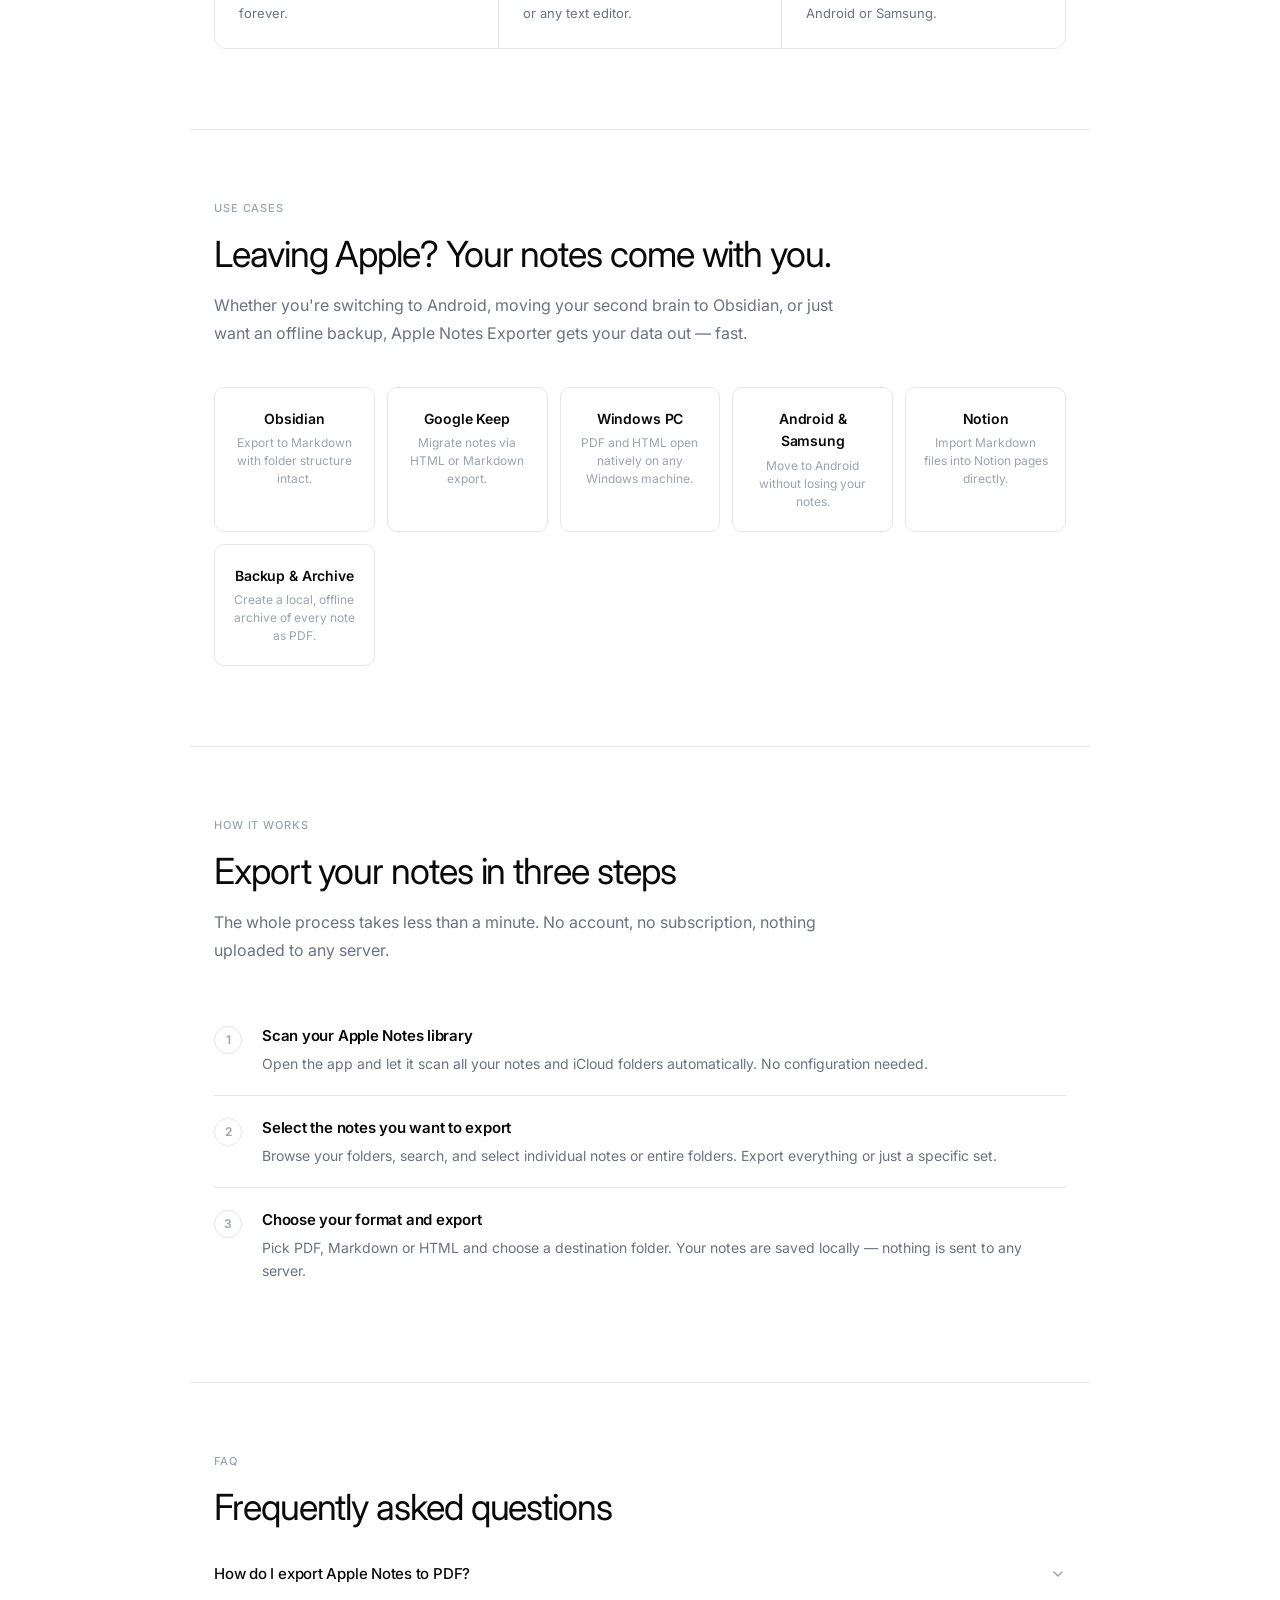
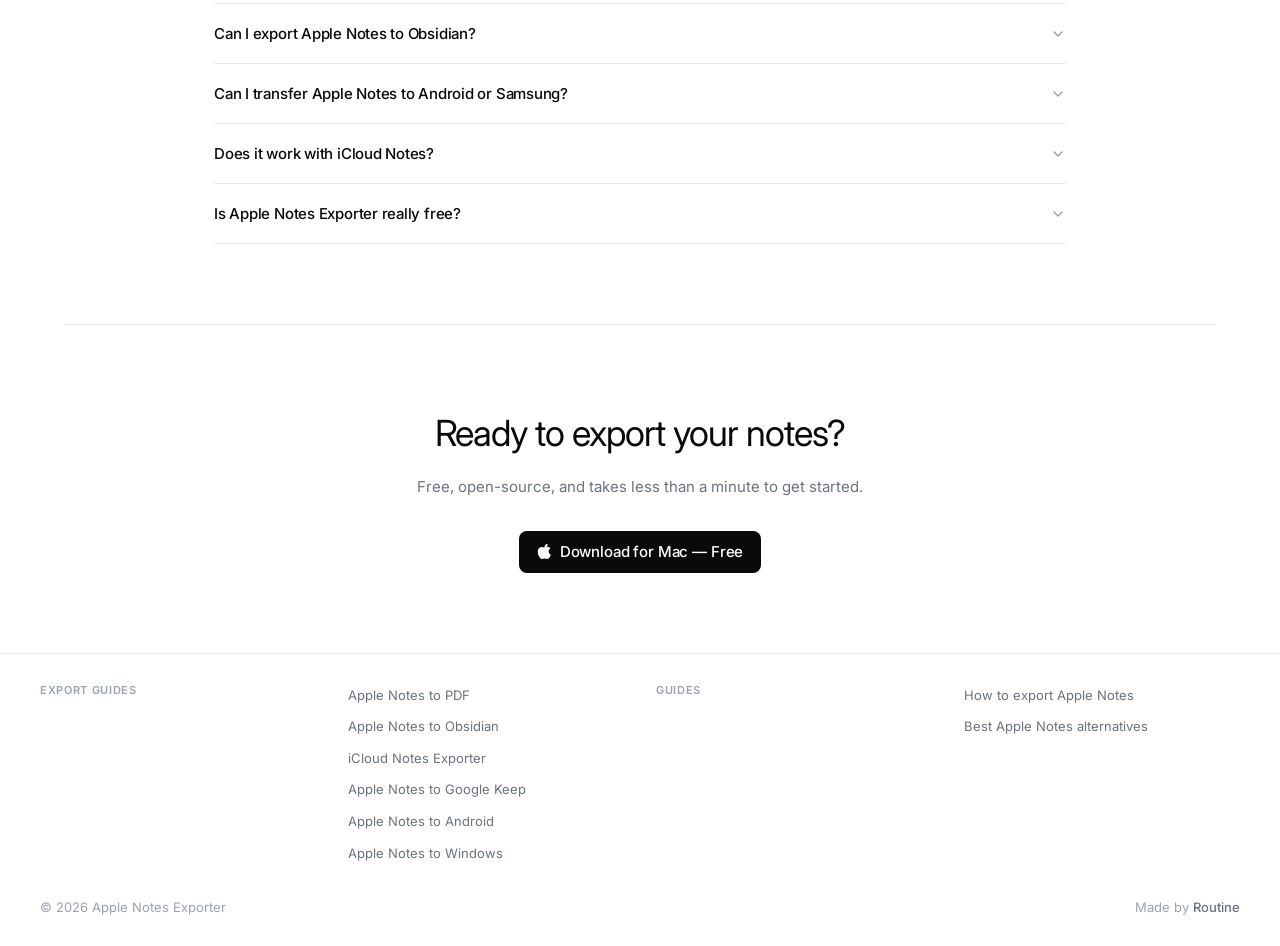
==== commit ac513547: "Improve SEO internal linking and unify homepage URLs. Add static crawlable links on the homepage and" ====
--- a/index.html
+++ b/index.html
@@ -74,21 +74,21 @@
                 <span class="format-pill"><span class="format-pill-dot amber"></span>HTML</span>
             </div>
             <div class="usecases-grid">
-                <div class="usecase-card">
+                <a href="pages/apple-notes-to-pdf.html" class="usecase-card">
                     <span class="usecase-icon" aria-hidden="true">📄</span>
                     <h3>Apple Notes to PDF</h3>
                     <p>Print, archive or share any note as a PDF. Ideal for scanned documents and formal records you want to keep forever.</p>
-                </div>
-                <div class="usecase-card">
+                </a>
+                <a href="pages/apple-notes-to-obsidian.html" class="usecase-card">
                     <span class="usecase-icon" aria-hidden="true">✍️</span>
                     <h3>Apple Notes to Markdown</h3>
                     <p>Get clean .md files with your folder structure preserved. Ready to drop into Obsidian, Notion, Bear, Logseq or any text editor.</p>
-                </div>
-                <div class="usecase-card">
+                </a>
+                <a href="pages/apple-notes-to-android.html" class="usecase-card">
                     <span class="usecase-icon" aria-hidden="true">🌐</span>
                     <h3>Apple Notes to HTML</h3>
                     <p>Export to HTML for maximum compatibility. Open your notes in any browser on any device — Windows, Android or Samsung.</p>
-                </div>
+                </a>
             </div>
         </section>
 
@@ -97,12 +97,12 @@
             <h2>Leaving Apple? Your notes come with you.</h2>
             <p class="lead">Whether you're switching to Android, moving your second brain to Obsidian, or just want an offline backup, Apple Notes Exporter gets your data out — fast.</p>
             <div class="platforms-grid">
-                <div class="platform-card"><p class="platform-name">Obsidian</p><p class="platform-desc">Export to Markdown with folder structure intact.</p></div>
-                <div class="platform-card"><p class="platform-name">Google Keep</p><p class="platform-desc">Migrate notes via HTML or Markdown export.</p></div>
-                <div class="platform-card"><p class="platform-name">Windows PC</p><p class="platform-desc">PDF and HTML open natively on any Windows machine.</p></div>
-                <div class="platform-card"><p class="platform-name">Android & Samsung</p><p class="platform-desc">Move to Android without losing your notes.</p></div>
-                <div class="platform-card"><p class="platform-name">Notion</p><p class="platform-desc">Import Markdown files into Notion pages directly.</p></div>
-                <div class="platform-card"><p class="platform-name">Backup & Archive</p><p class="platform-desc">Create a local, offline archive of every note as PDF.</p></div>
+                <a href="pages/apple-notes-to-obsidian.html" class="platform-card"><p class="platform-name">Obsidian</p><p class="platform-desc">Export to Markdown with folder structure intact.</p></a>
+                <a href="pages/apple-notes-to-google-keep.html" class="platform-card"><p class="platform-name">Google Keep</p><p class="platform-desc">Migrate notes via HTML or Markdown export.</p></a>
+                <a href="pages/apple-notes-to-windows.html" class="platform-card"><p class="platform-name">Windows PC</p><p class="platform-desc">PDF and HTML open natively on any Windows machine.</p></a>
+                <a href="pages/apple-notes-to-android.html" class="platform-card"><p class="platform-name">Android & Samsung</p><p class="platform-desc">Move to Android without losing your notes.</p></a>
+                <a href="pages/apple-notes-alternatives.html" class="platform-card"><p class="platform-name">Notion</p><p class="platform-desc">Import Markdown files into Notion pages directly.</p></a>
+                <a href="pages/icloud-notes-exporter.html" class="platform-card"><p class="platform-name">Backup & Archive</p><p class="platform-desc">Create a local, offline archive of every note as PDF.</p></a>
             </div>
         </section>
 
@@ -141,6 +141,22 @@
         </div>
     </main>
     <footer>
+        <nav class="footer-sitemap" aria-label="Site pages">
+            <p class="footer-sitemap-title">Export guides</p>
+            <ul class="footer-sitemap-list">
+                <li><a href="pages/apple-notes-to-pdf.html">Apple Notes to PDF</a></li>
+                <li><a href="pages/apple-notes-to-obsidian.html">Apple Notes to Obsidian</a></li>
+                <li><a href="pages/icloud-notes-exporter.html">iCloud Notes Exporter</a></li>
+                <li><a href="pages/apple-notes-to-google-keep.html">Apple Notes to Google Keep</a></li>
+                <li><a href="pages/apple-notes-to-android.html">Apple Notes to Android</a></li>
+                <li><a href="pages/apple-notes-to-windows.html">Apple Notes to Windows</a></li>
+            </ul>
+            <p class="footer-sitemap-title">Guides</p>
+            <ul class="footer-sitemap-list">
+                <li><a href="pages/how-to-export-apple-notes.html">How to export Apple Notes</a></li>
+                <li><a href="pages/apple-notes-alternatives.html">Best Apple Notes alternatives</a></li>
+            </ul>
+        </nav>
         <div class="footer-content">
             <p class="copyright">&copy; <script>document.write(new Date().getFullYear())</script> Apple Notes Exporter</p>
             <p class="credits">Made by <a href="https://routine.co" target="_blank" rel="noopener noreferrer">Routine</a></p>
--- a/styles.css
+++ b/styles.css
@@ -604,6 +604,12 @@
     overflow: hidden;
 }
 
+a.usecase-card {
+    text-decoration: none;
+    color: inherit;
+    display: block;
+}
+
 .usecase-card {
     background: var(--color-bg);
     padding: 1.5rem;
@@ -734,6 +740,12 @@
     gap: 0.75rem;
 }
 
+a.platform-card {
+    text-decoration: none;
+    color: inherit;
+    display: block;
+}
+
 .platform-card {
     border: 1px solid var(--color-border);
     border-radius: 0.625rem;
@@ -893,6 +905,39 @@
     padding: 1.75rem 2rem;
 }
 
+.footer-sitemap {
+    max-width: 1200px;
+    margin: 0 auto 2rem;
+    display: grid;
+    grid-template-columns: repeat(auto-fit, minmax(200px, 1fr));
+    gap: 1.5rem 2rem;
+}
+
+.footer-sitemap-title {
+    font-size: 0.6875rem;
+    font-weight: 600;
+    text-transform: uppercase;
+    letter-spacing: 0.06em;
+    color: var(--color-muted);
+    margin-bottom: 0.625rem;
+}
+
+.footer-sitemap-list {
+    list-style: none;
+    display: flex;
+    flex-direction: column;
+    gap: 0.375rem;
+}
+
+.footer-sitemap-list a {
+    font-size: 0.8125rem;
+    color: var(--color-secondary);
+    text-decoration: none;
+    transition: color 0.15s;
+}
+
+.footer-sitemap-list a:hover { color: var(--color-text); }
+
 .footer-content {
     max-width: 1200px;
     margin: 0 auto;
@@ -911,6 +956,7 @@
 ══════════════════════════════════════ */
 @media (max-width: 768px) {
     .hero { padding: 4rem 1rem 2rem; }
+    .footer-sitemap { margin-bottom: 1.5rem; }
     .footer-content { flex-direction: column; gap: 0.375rem; text-align: center; }
     .gallery { padding-top: 3rem; }
     .gallery-container { flex-direction: column; }
